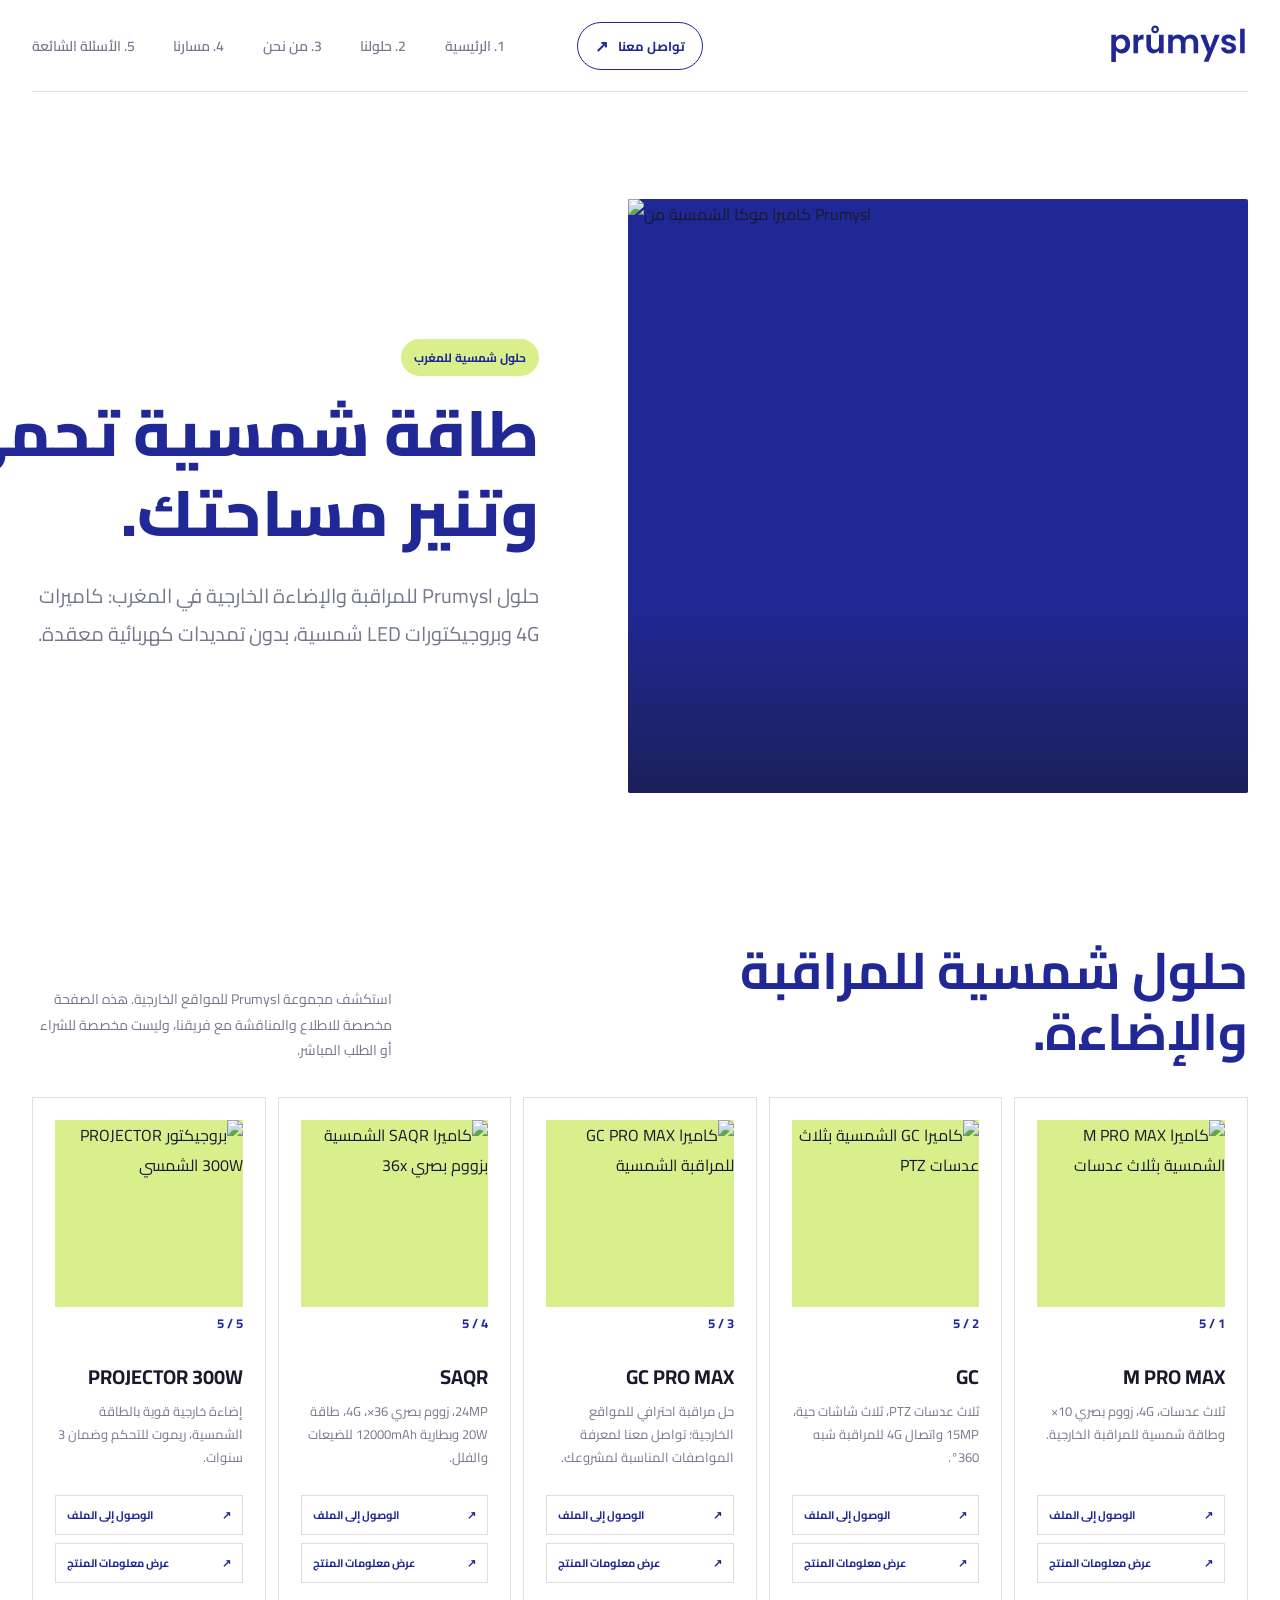
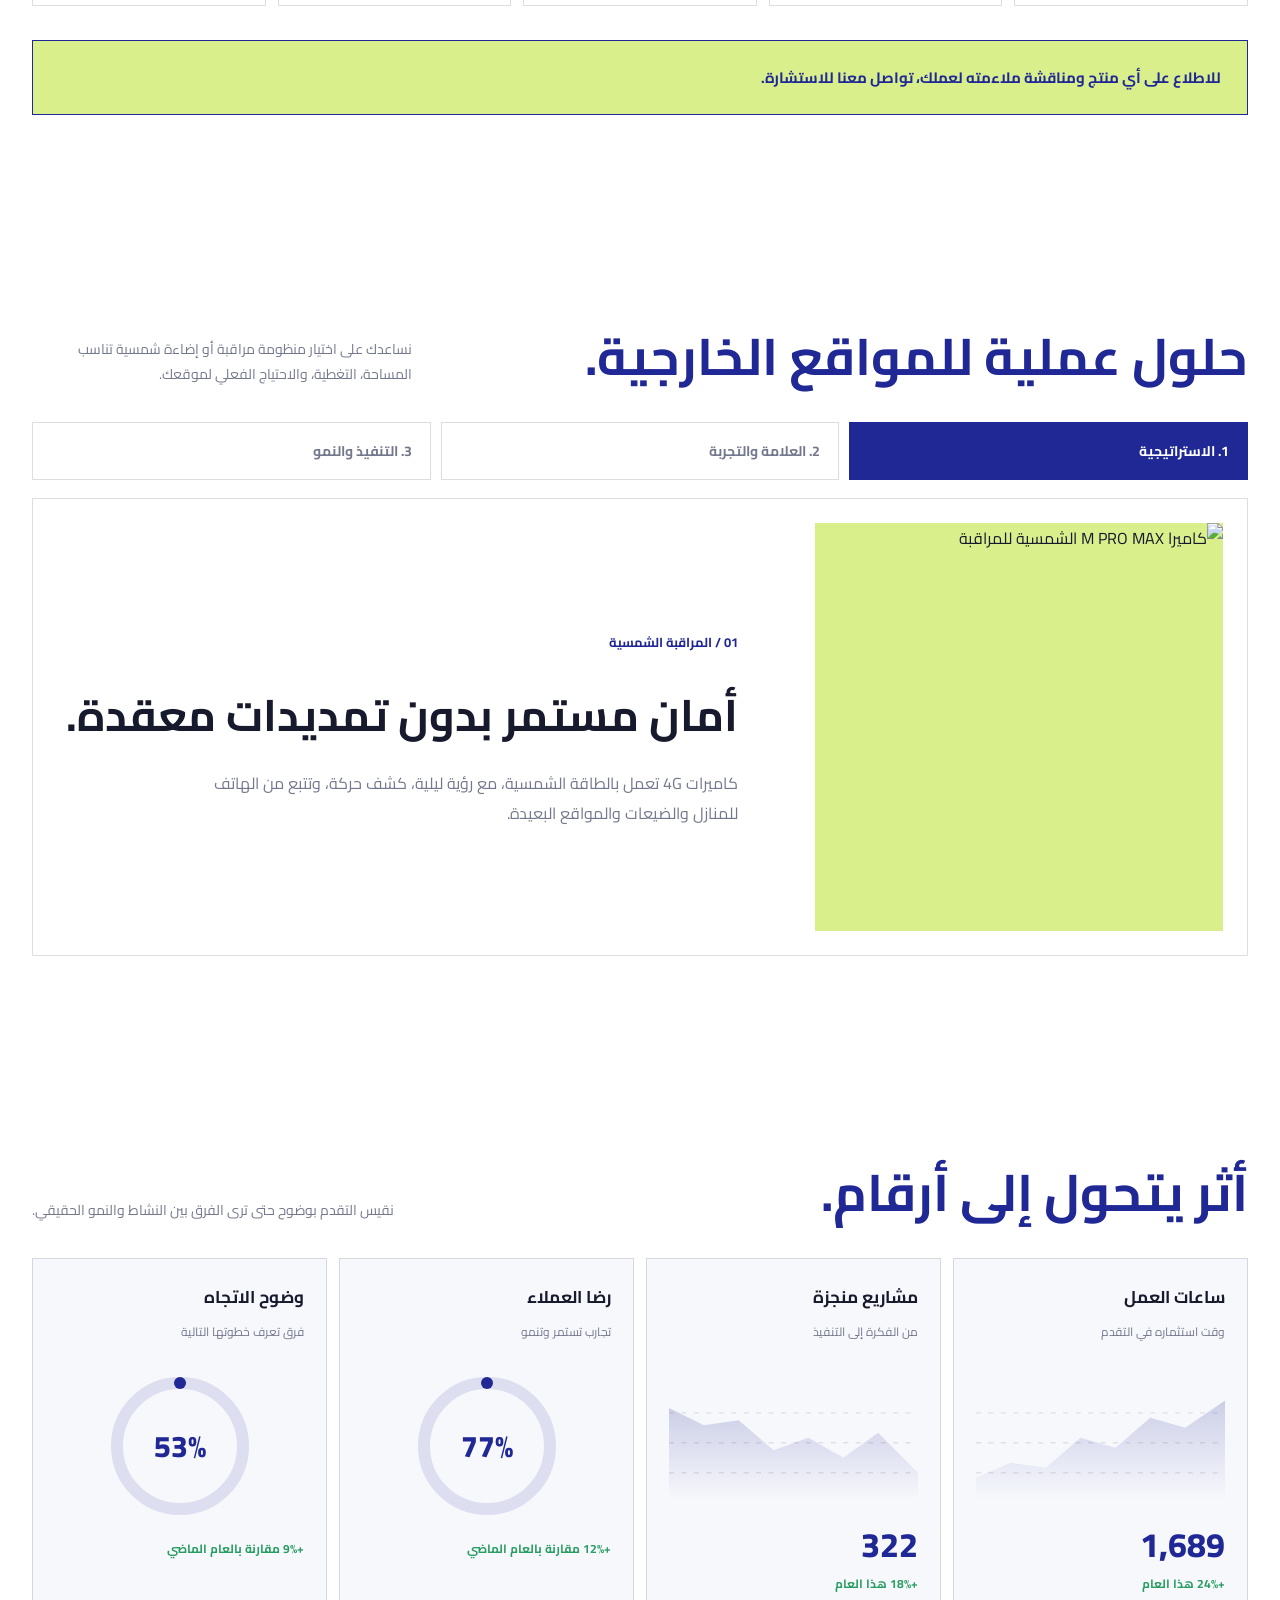
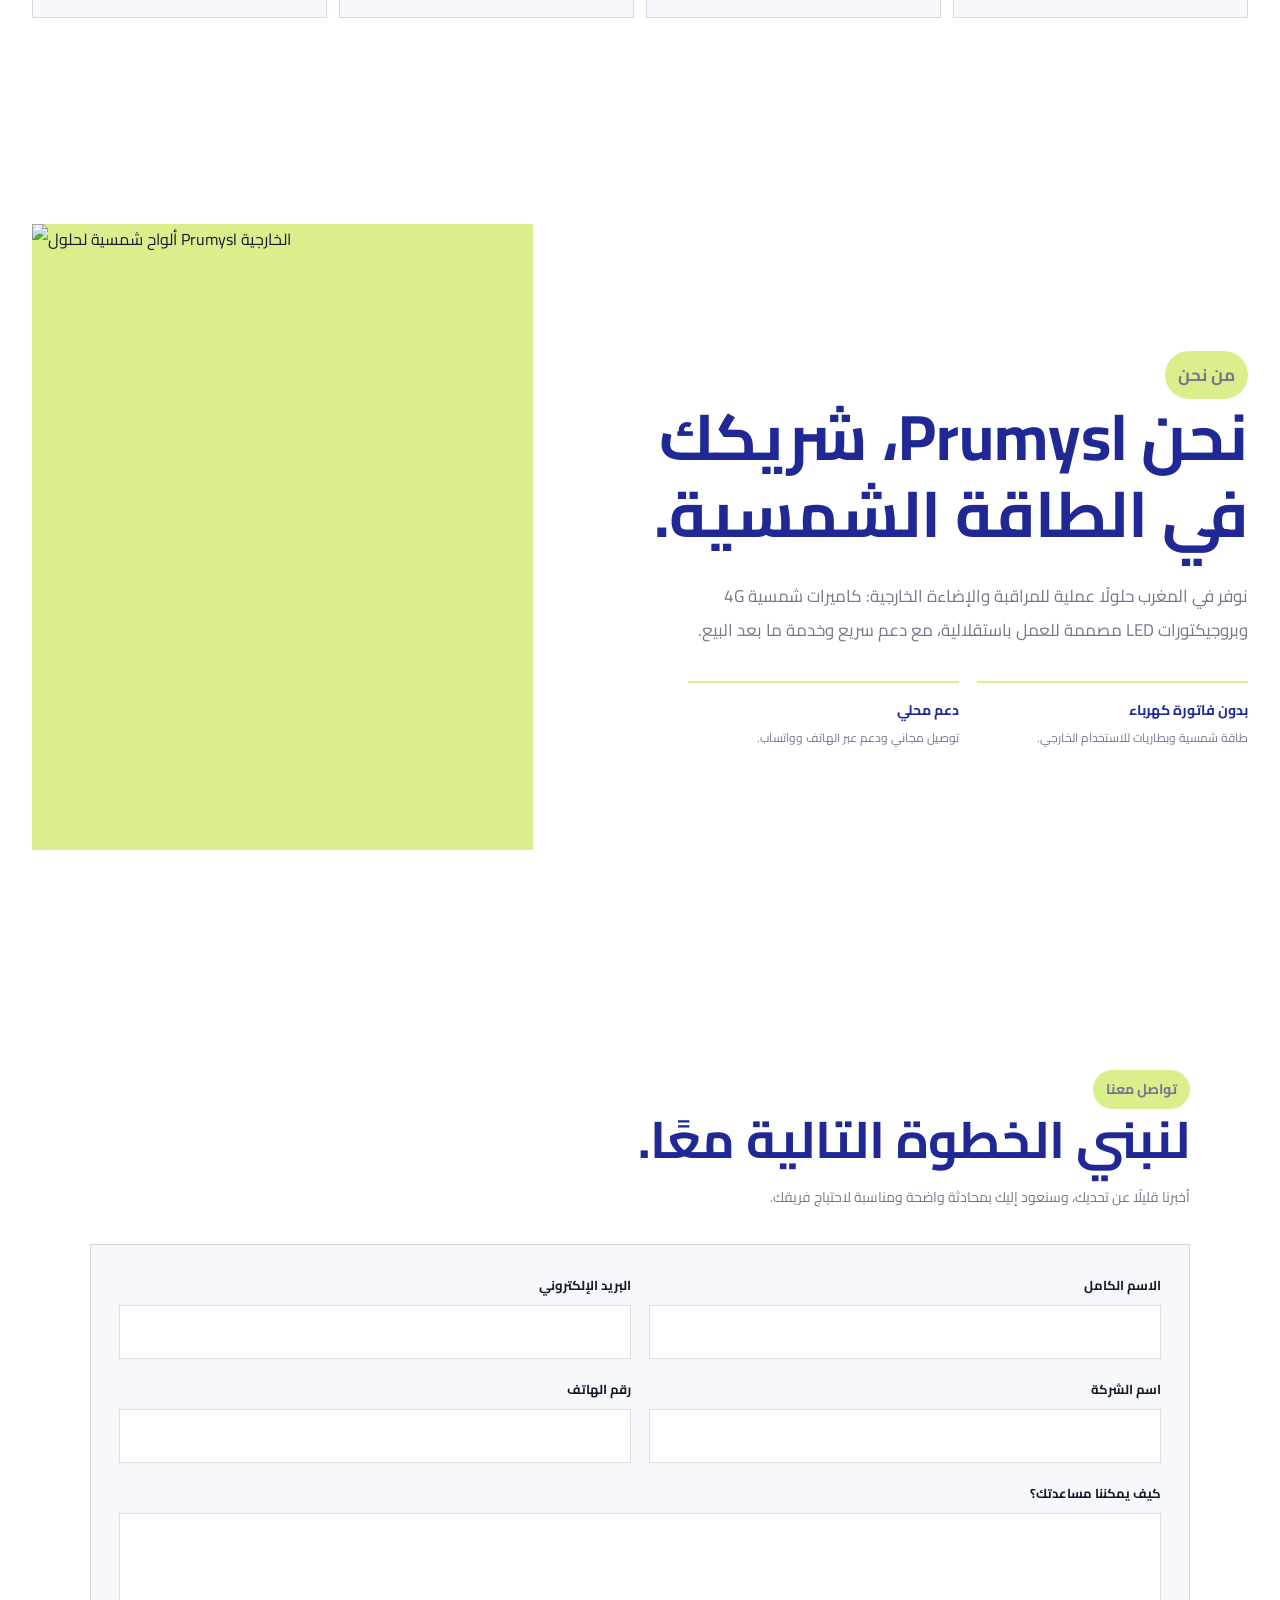
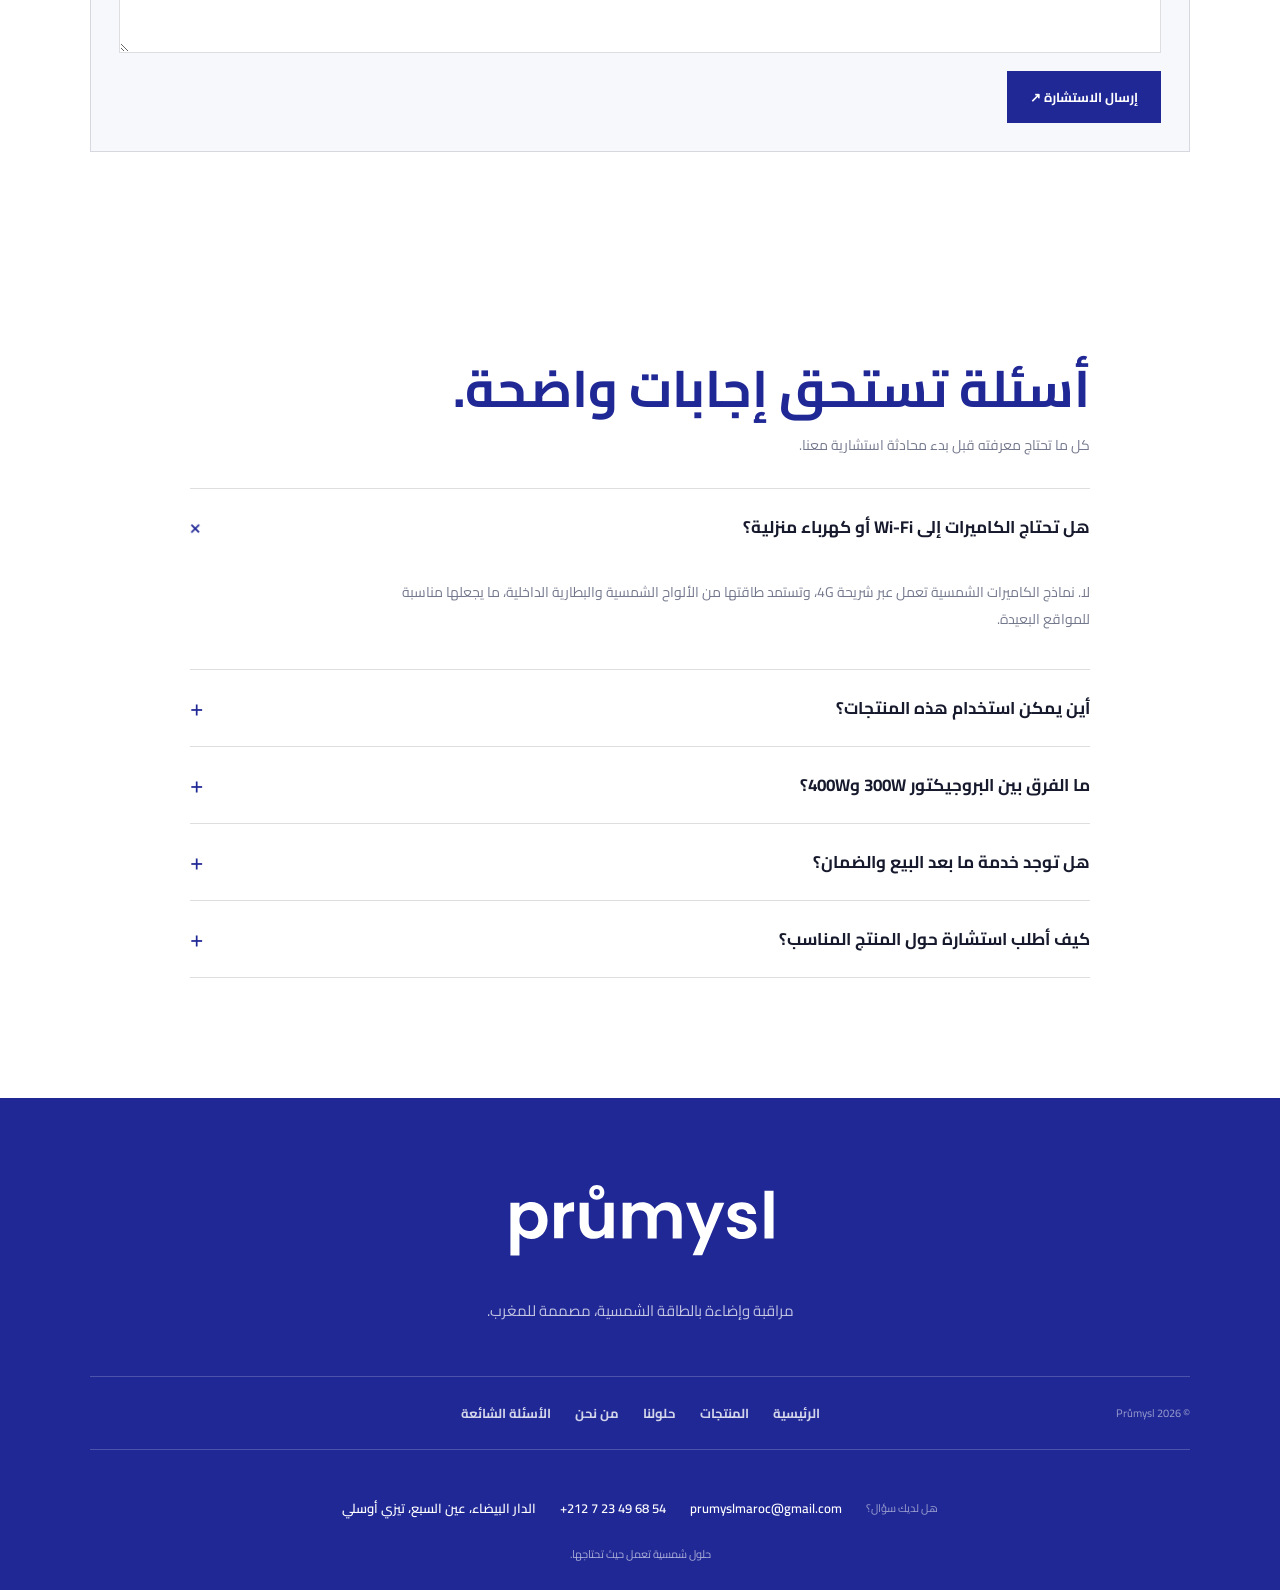
==== index.html @ 7ed22511 "Build Prumysl solar B2B landing page" ====
<!doctype html>
<html lang="ar" dir="rtl">
<head>
  <meta charset="UTF-8">
  <meta name="viewport" content="width=device-width, initial-scale=1.0">
  <title>Prumysl | حلول المراقبة والإضاءة بالطاقة الشمسية</title>
  <link rel="preconnect" href="https://fonts.googleapis.com">
  <link rel="preconnect" href="https://fonts.gstatic.com" crossorigin>
  <link href="https://fonts.googleapis.com/css2?family=Cairo:wght@400;500;600;700;800&display=swap" rel="stylesheet">
  <style>
    :root {
      --ink: #171a2d;
      --muted: #74788d;
      --blue: #202895;
      --paper: #ffffff;
      --line: rgba(23, 26, 45, 0.14);
      --lime: #d9ef8b;
    }

    * { box-sizing: border-box; }

    html {
      scroll-behavior: smooth;
      overflow-x: hidden;
    }

    body {
      margin: 0;
      min-width: 320px;
      overflow-x: hidden;
      background: var(--paper);
      color: var(--ink);
      font-family: "Cairo", sans-serif;
      -webkit-font-smoothing: antialiased;
    }

    img,
    svg { max-width: 100%; }

    a { color: inherit; text-decoration: none; }

    .site-header {
      width: min(100% - 64px, 1380px);
      min-height: 92px;
      margin: 0 auto;
      display: grid;
      grid-template-columns: 1fr auto 1fr;
      align-items: center;
      gap: 28px;
      direction: ltr;
      border-bottom: 1px solid var(--line);
    }

    .brand {
      justify-self: end;
      display: inline-flex;
      align-items: center;
      direction: ltr;
    }

    .brand img {
      display: block;
      width: 142px;
      height: auto;
    }

    .main-nav {
      justify-self: start;
      display: flex;
      align-items: center;
      gap: clamp(20px, 3vw, 48px);
      direction: rtl;
      color: var(--muted);
      font-size: 14px;
      font-weight: 600;
    }

    .main-nav a {
      position: relative;
      padding: 8px 0;
      transition: color 180ms ease;
    }

    .main-nav a::after {
      content: "";
      position: absolute;
      right: 0;
      bottom: 0;
      width: 0;
      height: 2px;
      background: var(--blue);
      transition: width 180ms ease;
    }

    .main-nav a:hover,
    .main-nav a:focus-visible { color: var(--blue); }

    .main-nav a:hover::after,
    .main-nav a:focus-visible::after { width: 100%; }

    .header-cta {
      justify-self: center;
      display: inline-flex;
      align-items: center;
      gap: 10px;
      padding: 11px 17px;
      border: 1px solid var(--blue);
      border-radius: 999px;
      color: var(--blue);
      direction: rtl;
      font-size: 13px;
      font-weight: 700;
      transition: background 180ms ease, color 180ms ease, transform 180ms ease;
    }

    .header-cta span {
      font-size: 16px;
      line-height: 1;
    }

    .header-cta:hover,
    .header-cta:focus-visible {
      background: var(--blue);
      color: #fff;
      transform: translateY(-2px);
    }

    .hero {
      width: min(100% - 64px, 1380px);
      min-height: calc(100vh - 92px);
      margin: 0 auto;
      display: grid;
      grid-template-columns: minmax(0, 0.9fr) minmax(420px, 1.1fr);
      align-items: center;
      gap: clamp(40px, 7vw, 110px);
      padding: 64px 0;
      direction: ltr;
    }

    .hero-copy {
      direction: rtl;
    }

    .eyebrow {
      width: fit-content;
      margin: 0 0 22px;
      padding: 7px 13px;
      border-radius: 999px;
      background: var(--lime);
      color: var(--blue);
      font-size: 12px;
      font-weight: 700;
    }

    h1 {
      max-width: 650px;
      margin: 0;
      color: var(--blue);
      font-size: clamp(30px, 5vw, 68px);
      font-weight: 800;
      line-height: 1.12;
    }

    .title-line {
      display: block;
      white-space: nowrap;
      opacity: 0;
      transform: translateY(90px) rotateX(-75deg);
      transform-origin: 50% 50% -120px;
    }

    .title-line + .title-line {
      margin-top: 8px;
    }

    .hero-title.is-visible .title-line {
      animation: reveal-title-line 900ms cubic-bezier(0.22, 1, 0.36, 1) forwards;
    }

    .hero-title.is-visible .title-line:nth-child(2) {
      animation-delay: 180ms;
    }

    @keyframes reveal-title-line {
      to {
        opacity: 1;
        transform: translateY(0) rotateX(0);
      }
    }

    .hero-copy > p:last-child {
      max-width: 520px;
      margin: 28px 0 0;
      color: var(--muted);
      font-size: clamp(16px, 2vw, 20px);
      line-height: 1.9;
    }

    .hero-visual {
      position: relative;
      min-height: min(66vh, 640px);
      overflow: hidden;
      border-radius: 2px;
      background: var(--blue);
    }

    .hero-visual::after {
      content: "";
      position: absolute;
      inset: auto 0 0;
      height: 32%;
      background: linear-gradient(transparent, rgba(23, 26, 45, 0.58));
    }

    .hero-visual img {
      display: block;
      width: 100%;
      height: 100%;
      min-height: min(66vh, 640px);
      object-fit: cover;
      object-position: center;
    }

    .products {
      width: min(100% - 64px, 1380px);
      margin: 0 auto;
      padding: 40px 0 110px;
      direction: rtl;
    }

    .section-heading {
      display: flex;
      align-items: end;
      justify-content: space-between;
      gap: 32px;
      margin-bottom: 34px;
    }

    .section-heading h2 {
      max-width: 560px;
      margin: 0;
      color: var(--blue);
      font-size: clamp(30px, 4vw, 54px);
      line-height: 1.2;
    }

    .section-heading p {
      max-width: 360px;
      margin: 0;
      color: var(--muted);
      font-size: 14px;
      line-height: 1.8;
    }

    .product-grid {
      display: grid;
      grid-template-columns: repeat(5, minmax(0, 1fr));
      gap: 12px;
    }

    .product-card {
      min-height: 292px;
      display: flex;
      flex-direction: column;
      justify-content: space-between;
      padding: 22px;
      border: 1px solid var(--line);
      background: #fff;
      transition: border-color 180ms ease, transform 180ms ease;
    }

    .product-card:hover {
      border-color: var(--blue);
      transform: translateY(-4px);
    }

    .product-image {
      width: 100%;
      aspect-ratio: 1 / 1;
      overflow: hidden;
      background: var(--lime);
    }

    .product-image img {
      display: block;
      width: 100%;
      height: 100%;
      object-fit: cover;
    }

    .product-number {
      color: var(--blue);
      font-size: 13px;
      font-weight: 700;
    }

    .product-card h3 {
      margin: 26px 0 10px;
      color: var(--ink);
      font-size: 20px;
      line-height: 1.35;
    }

    .product-card p {
      margin: 0;
      color: var(--muted);
      font-size: 13px;
      line-height: 1.75;
    }

    .product-actions {
      display: grid;
      gap: 8px;
      margin-top: 26px;
    }

    .product-actions a {
      display: flex;
      align-items: center;
      justify-content: space-between;
      gap: 8px;
      padding: 9px 11px;
      border: 1px solid var(--line);
      color: var(--blue);
      font-size: 11px;
      font-weight: 700;
      direction: ltr;
      transition: background 180ms ease, color 180ms ease, border-color 180ms ease;
    }

    .product-actions a:hover,
    .product-actions a:focus-visible {
      border-color: var(--blue);
      background: var(--blue);
      color: #fff;
    }

    .consultation-note {
      margin-top: 34px;
      padding: 24px 26px;
      border: 1px solid var(--blue);
      background: var(--lime);
      color: var(--blue);
      font-size: 15px;
      font-weight: 700;
      line-height: 1.7;
    }

    .solutions {
      width: min(100% - 64px, 1380px);
      margin: 0 auto;
      padding: 86px 0 120px;
      direction: rtl;
    }

    .solutions-header {
      display: flex;
      align-items: end;
      justify-content: space-between;
      gap: 32px;
      margin-bottom: 34px;
    }

    .solutions-header h2 {
      margin: 0;
      color: var(--blue);
      font-size: clamp(30px, 4vw, 54px);
      line-height: 1.2;
    }

    .solutions-header p {
      max-width: 380px;
      margin: 0;
      color: var(--muted);
      font-size: 14px;
      line-height: 1.8;
    }

    .solution-grid {
      display: grid;
      grid-template-columns: repeat(3, minmax(0, 1fr));
      gap: 12px;
    }

    .solution-card {
      min-height: 220px;
      padding: 24px;
      border: 1px solid var(--line);
      background: #fff;
    }

    .solution-card span {
      color: var(--blue);
      font-size: 13px;
      font-weight: 700;
    }

    .solution-card h3 {
      margin: 52px 0 12px;
      color: var(--ink);
      font-size: 22px;
    }

    .solution-card p {
      margin: 0;
      color: var(--muted);
      font-size: 14px;
      line-height: 1.8;
    }

    .solution-tabs {
      display: flex;
      gap: 10px;
      margin-bottom: 18px;
    }

    .solution-tab {
      flex: 1;
      padding: 15px 18px;
      border: 1px solid var(--line);
      background: transparent;
      color: var(--muted);
      cursor: pointer;
      font: inherit;
      font-size: 14px;
      font-weight: 700;
      text-align: right;
      transition: background 180ms ease, border-color 180ms ease, color 180ms ease;
    }

    .solution-tab:hover,
    .solution-tab:focus-visible,
    .solution-tab[aria-selected="true"] {
      border-color: var(--blue);
      background: var(--blue);
      color: #fff;
      outline: none;
    }

    .solution-panel {
      display: none;
      grid-template-columns: minmax(280px, 0.75fr) minmax(0, 1.25fr);
      gap: clamp(28px, 6vw, 90px);
      align-items: center;
      padding: 24px;
      border: 1px solid var(--line);
      background: #fff;
    }

    .solution-panel[aria-hidden="false"] {
      display: grid;
    }

    .solution-panel-image {
      width: 100%;
      aspect-ratio: 1 / 1;
      overflow: hidden;
      background: var(--lime);
    }

    .solution-panel-image img {
      display: block;
      width: 100%;
      height: 100%;
      object-fit: cover;
    }

    .solution-panel-copy {
      direction: rtl;
    }

    .solution-panel-copy span {
      color: var(--blue);
      font-size: 13px;
      font-weight: 700;
    }

    .solution-panel-copy h3 {
      margin: 18px 0 12px;
      color: var(--ink);
      font-size: clamp(26px, 4vw, 44px);
    }

    .solution-panel-copy p {
      max-width: 560px;
      margin: 0;
      color: var(--muted);
      font-size: 16px;
      line-height: 1.9;
    }

    .stats-section {
      width: min(100% - 64px, 1380px);
      margin: 0 auto;
      padding: 86px 0 120px;
      direction: rtl;
    }

    .stats-heading {
      display: flex;
      align-items: end;
      justify-content: space-between;
      gap: 32px;
      margin-bottom: 34px;
    }

    .stats-heading h2 {
      margin: 0;
      color: var(--blue);
      font-size: clamp(30px, 4vw, 54px);
      line-height: 1.2;
    }

    .stats-heading p {
      max-width: 380px;
      margin: 0;
      color: var(--muted);
      font-size: 14px;
      line-height: 1.8;
    }

    .stats-grid {
      display: grid;
      grid-template-columns: repeat(4, minmax(0, 1fr));
      gap: 12px;
    }

    .stat-card {
      position: relative;
      min-height: 300px;
      padding: 22px;
      overflow: hidden;
      border: 1px solid var(--line);
      background: #f7f8fc;
    }

    .stat-card h3 {
      margin: 0;
      color: var(--ink);
      font-size: 17px;
    }

    .stat-card-label {
      margin: 7px 0 0;
      color: var(--muted);
      font-size: 12px;
    }

    .line-chart {
      width: 100%;
      height: 150px;
      margin-top: 26px;
      overflow: visible;
    }

    .line-chart .chart-grid {
      fill: none;
      stroke: rgba(23, 26, 45, 0.1);
      stroke-width: 0.6;
      stroke-dasharray: 2 3;
    }

    .line-chart .chart-area {
      fill: url(#stats-area);
      opacity: 0;
    }

    .line-chart .chart-path {
      fill: none;
      stroke: var(--blue);
      stroke-width: 1.7;
      stroke-linecap: round;
      stroke-linejoin: round;
      stroke-dasharray: 1;
      stroke-dashoffset: 1;
    }

    .stats-section.is-visible .chart-area {
      animation: fade-area 900ms 450ms ease forwards;
    }

    .stats-section.is-visible .chart-path {
      animation: draw-chart 1200ms ease forwards;
    }

    @keyframes draw-chart {
      to { stroke-dashoffset: 0; }
    }

    @keyframes fade-area {
      to { opacity: 1; }
    }

    .stat-value {
      margin: 0;
      color: var(--blue);
      font-size: 34px;
      font-weight: 800;
      line-height: 1;
    }

    .stat-change {
      margin: 10px 0 0;
      color: #2a9d62;
      font-size: 12px;
      font-weight: 700;
    }

    .circle-chart {
      position: relative;
      width: 150px;
      margin: 28px auto 16px;
    }

    .circle-chart svg {
      display: block;
      width: 100%;
      transform: rotate(-90deg);
    }

    .circle-chart circle {
      fill: none;
      stroke-width: 8;
    }

    .circle-track { stroke: rgba(32, 40, 149, 0.12); }

    .circle-progress {
      stroke: var(--blue);
      stroke-linecap: round;
      stroke-dasharray: 0 100;
      transition: stroke-dasharray 1200ms ease;
    }

    .stats-section.is-visible .circle-progress {
      stroke-dasharray: var(--progress) 100;
    }

    .circle-value {
      position: absolute;
      inset: 0;
      display: grid;
      place-items: center;
      color: var(--blue);
      font-size: 30px;
      font-weight: 800;
    }

    .about-section {
      width: min(100% - 64px, 1380px);
      margin: 0 auto;
      display: grid;
      grid-template-columns: minmax(360px, 0.9fr) minmax(0, 1.1fr);
      align-items: center;
      gap: clamp(42px, 8vw, 120px);
      padding: 86px 0 120px;
      direction: ltr;
    }

    .about-image {
      width: 100%;
      aspect-ratio: 4 / 5;
      overflow: hidden;
      background: var(--lime);
    }

    .about-image img {
      display: block;
      width: 100%;
      height: 100%;
      object-fit: cover;
      object-position: center;
    }

    .about-copy {
      direction: rtl;
    }

    .about-copy h2 {
      max-width: 620px;
      margin: 0;
      color: var(--blue);
      font-size: clamp(32px, 5vw, 68px);
      line-height: 1.2;
    }

    .about-copy p {
      max-width: 560px;
      margin: 26px 0 0;
      color: var(--muted);
      font-size: 17px;
      line-height: 2;
    }

    .about-points {
      display: grid;
      grid-template-columns: repeat(2, minmax(0, 1fr));
      gap: 18px;
      max-width: 560px;
      margin-top: 34px;
    }

    .about-point {
      padding-top: 14px;
      border-top: 2px solid var(--lime);
    }

    .about-point strong {
      display: block;
      color: var(--blue);
      font-size: 14px;
    }

    .about-point span {
      display: block;
      margin-top: 5px;
      color: var(--muted);
      font-size: 12px;
      line-height: 1.7;
    }

    .contact-section {
      width: min(100% - 64px, 1100px);
      margin: 0 auto;
      padding: 86px 0 120px;
      direction: rtl;
    }

    .contact-heading {
      max-width: 620px;
      margin-bottom: 34px;
    }

    .contact-heading h2 {
      margin: 0;
      color: var(--blue);
      font-size: clamp(30px, 4vw, 54px);
      line-height: 1.2;
    }

    .contact-heading p {
      margin: 14px 0 0;
      color: var(--muted);
      font-size: 14px;
      line-height: 1.8;
    }

    .contact-form {
      display: grid;
      grid-template-columns: repeat(2, minmax(0, 1fr));
      gap: 18px;
      padding: 28px;
      border: 1px solid var(--line);
      background: #f7f8fc;
    }

    .form-field {
      display: grid;
      gap: 8px;
    }

    .form-field-wide {
      grid-column: 1 / -1;
    }

    .form-field label {
      color: var(--ink);
      font-size: 13px;
      font-weight: 700;
    }

    .form-field input,
    .form-field textarea {
      width: 100%;
      border: 1px solid var(--line);
      border-radius: 0;
      background: #fff;
      color: var(--ink);
      font: inherit;
      font-size: 14px;
      padding: 13px 14px;
      direction: rtl;
    }

    .form-field input:focus,
    .form-field textarea:focus {
      border-color: var(--blue);
      outline: 2px solid rgba(32, 40, 149, 0.16);
      outline-offset: 1px;
    }

    .form-field textarea {
      min-height: 140px;
      resize: vertical;
    }

    .contact-submit {
      grid-column: 1 / -1;
      justify-self: start;
      padding: 13px 22px;
      border: 1px solid var(--blue);
      background: var(--blue);
      color: #fff;
      cursor: pointer;
      font: inherit;
      font-size: 13px;
      font-weight: 700;
      transition: background 180ms ease, color 180ms ease;
    }

    .contact-submit:hover,
    .contact-submit:focus-visible {
      background: var(--lime);
      color: var(--blue);
      outline: none;
    }

    .faq-section {
      width: min(100% - 64px, 900px);
      margin: 0 auto;
      padding: 86px 0 120px;
      direction: rtl;
    }

    .faq-heading {
      margin-bottom: 30px;
    }

    .faq-heading h2 {
      margin: 0;
      color: var(--blue);
      font-size: clamp(30px, 4vw, 54px);
      line-height: 1.2;
    }

    .faq-heading p {
      max-width: 500px;
      margin: 14px 0 0;
      color: var(--muted);
      font-size: 14px;
      line-height: 1.8;
    }

    .faq-item {
      border-top: 1px solid var(--line);
    }

    .faq-item:last-child {
      border-bottom: 1px solid var(--line);
    }

    .faq-item summary {
      display: flex;
      align-items: center;
      justify-content: space-between;
      gap: 24px;
      padding: 22px 0;
      color: var(--ink);
      cursor: pointer;
      font-size: 17px;
      font-weight: 700;
      list-style: none;
    }

    .faq-item summary::-webkit-details-marker { display: none; }

    .faq-item summary::after {
      content: "+";
      flex: 0 0 auto;
      color: var(--blue);
      font-size: 24px;
      font-weight: 400;
      line-height: 1;
      transition: transform 180ms ease;
    }

    .faq-item[open] summary::after {
      transform: rotate(45deg);
    }

    .faq-item summary:focus-visible {
      outline: 2px solid var(--blue);
      outline-offset: 4px;
    }

    .faq-answer {
      max-width: 700px;
      padding: 0 0 22px;
      color: var(--muted);
      font-size: 14px;
      line-height: 1.9;
    }

    .site-footer {
      padding: 76px 32px 26px;
      background: var(--blue);
      color: #fff;
      text-align: center;
      direction: rtl;
    }

    .footer-logo {
      display: block;
      width: min(280px, 72vw);
      margin: 0 auto 24px;
      filter: brightness(0) invert(1);
    }

    .footer-tagline {
      max-width: 480px;
      margin: 0 auto 52px;
      color: rgba(255, 255, 255, 0.72);
      font-size: 15px;
      line-height: 1.8;
    }

    .footer-content {
      display: grid;
      grid-template-columns: 1fr auto 1fr;
      align-items: center;
      gap: 32px;
      width: min(100%, 1100px);
      margin: 0 auto 46px;
      padding: 24px 0;
      border-top: 1px solid rgba(255, 255, 255, 0.2);
      border-bottom: 1px solid rgba(255, 255, 255, 0.2);
    }

    .footer-nav {
      display: flex;
      justify-content: center;
      flex-wrap: wrap;
      gap: 12px 24px;
      color: rgba(255, 255, 255, 0.8);
      font-size: 13px;
      font-weight: 700;
    }

    .footer-nav a:hover,
    .footer-nav a:focus-visible { color: var(--lime); }

    .footer-contact {
      display: flex;
      align-items: center;
      justify-content: center;
      flex-wrap: wrap;
      gap: 8px 24px;
      width: min(100%, 1100px);
      margin: 0 auto 24px;
      color: var(--lime);
      font-size: 13px;
      font-weight: 700;
    }

    .footer-contact span {
      display: inline-block;
      margin: 0;
      color: rgba(255, 255, 255, 0.55);
      font-size: 11px;
      font-weight: 400;
    }

    .footer-contact a {
      display: inline-block;
      margin: 0;
      color: #fff;
      font-size: 13px;
      font-weight: 600;
    }

    .footer-contact a:hover,
    .footer-contact a:focus-visible { color: var(--lime); }

    .footer-mark {
      justify-self: start;
      color: rgba(255, 255, 255, 0.55);
      font-size: 11px;
    }

    .footer-bottom {
      color: rgba(255, 255, 255, 0.62);
      font-size: 11px;
    }

    .back-to-top {
      position: fixed;
      right: 24px;
      bottom: 24px;
      z-index: 10;
      width: 44px;
      height: 44px;
      display: grid;
      place-items: center;
      border: 1px solid var(--blue);
      border-radius: 50%;
      background: var(--lime);
      color: var(--blue);
      cursor: pointer;
      opacity: 0;
      pointer-events: none;
      transform: translateY(12px);
      transition: opacity 180ms ease, transform 180ms ease, background 180ms ease;
    }

    .back-to-top.is-visible {
      opacity: 1;
      pointer-events: auto;
      transform: translateY(0);
    }

    .back-to-top:hover,
    .back-to-top:focus-visible {
      background: #fff;
      outline: none;
    }

    .back-to-top svg {
      width: 18px;
      height: 18px;
      fill: none;
      stroke: currentColor;
      stroke-linecap: round;
      stroke-linejoin: round;
      stroke-width: 2;
    }

    @media (max-width: 1200px) {
      .product-grid { grid-template-columns: repeat(3, minmax(0, 1fr)); }
      .stats-grid { grid-template-columns: repeat(2, minmax(0, 1fr)); }
      .hero { gap: 48px; }
    }

    @media (max-width: 960px) and (min-width: 801px) {
      .site-header,
      .hero,
      .products,
      .solutions,
      .stats-section,
      .about-section,
      .contact-section { width: min(100% - 48px, 900px); }

      .product-grid { grid-template-columns: repeat(2, minmax(0, 1fr)); }
      .hero { grid-template-columns: minmax(0, 0.85fr) minmax(320px, 1.15fr); }
      .solution-panel { gap: 36px; }
    }

    @media (max-width: 800px) {
      .footer-content {
        grid-template-columns: 1fr;
        gap: 22px;
      }

      .footer-contact,
      .footer-mark { justify-self: center; }
      .footer-contact a { overflow-wrap: anywhere; }
    }

    @media (max-width: 800px) {
      body { overflow-x: hidden; }

      .site-header,
      .hero { width: min(100% - 36px, 620px); }

      .site-header {
        min-height: 78px;
        grid-template-columns: 1fr auto;
        gap: 18px;
      }

      .brand { grid-column: 2; grid-row: 1; }
      .brand img { width: 116px; }
      .header-cta { grid-column: 1; grid-row: 1; justify-self: start; padding: 9px 13px; }
      .main-nav { grid-column: 1 / -1; grid-row: 2; justify-self: stretch; display: grid; grid-template-columns: repeat(5, minmax(0, 1fr)); gap: 6px; padding: 0 0 18px; font-size: 11px; text-align: center; }
      .main-nav a { min-width: 0; line-height: 1.5; }
      .site-header { padding-top: 12px; }
      .hero {
        min-height: auto;
        grid-template-columns: 1fr;
        gap: 42px;
        padding: 56px 0 72px;
      }
      .hero-copy { order: 1; }
      .hero-visual { order: 2; min-height: 54vw; }
      .hero-visual img { min-height: 54vw; }
      .products { width: min(100% - 36px, 620px); padding: 20px 0 72px; }
      .section-heading { display: block; margin-bottom: 26px; }
      .section-heading p { margin-top: 14px; }
      .product-grid { grid-template-columns: repeat(2, minmax(0, 1fr)); }
      .solutions { width: min(100% - 36px, 620px); padding: 60px 0 80px; }
      .solutions-header { display: block; margin-bottom: 26px; }
      .solutions-header p { margin-top: 14px; }
      .solution-grid { grid-template-columns: 1fr; }
      .solution-tabs { display: grid; grid-template-columns: 1fr; }
      .solution-panel { grid-template-columns: 1fr; padding: 16px; }
      .stats-section { width: min(100% - 36px, 620px); padding: 60px 0 80px; }
      .stats-heading { display: block; margin-bottom: 26px; }
      .stats-heading p { margin-top: 14px; }
      .stats-grid { grid-template-columns: repeat(2, minmax(0, 1fr)); }
      .about-section { width: min(100% - 36px, 620px); grid-template-columns: 1fr; gap: 42px; padding: 60px 0 80px; }
      .about-image { order: 2; }
      .about-copy { order: 1; }
      .contact-section { width: min(100% - 36px, 620px); padding: 60px 0 80px; }
      .contact-form { grid-template-columns: 1fr; padding: 20px; }
      .form-field-wide,
      .contact-submit { grid-column: auto; }
      .faq-section { width: min(100% - 36px, 620px); padding: 60px 0 80px; }
    }

    @media (max-width: 430px) {
      .site-header,
      .hero { width: min(100% - 28px, 620px); }
      .main-nav { gap: 3px; padding-bottom: 14px; font-size: 9px; }
      .main-nav a { padding: 6px 0; }
      .header-cta { padding: 9px 11px; font-size: 10px; }
      .hero { gap: 28px; padding-top: 42px; }
      h1 { font-size: 28px; }
      .hero-copy > p:last-child { margin-top: 20px; font-size: 15px; line-height: 1.8; }
      .eyebrow { margin-bottom: 16px; font-size: 11px; }
      .hero-visual,
      .hero-visual img { min-height: 72vw; }
      .products { width: min(100% - 28px, 620px); }
      .product-grid { grid-template-columns: 1fr; }
      .product-card { padding: 16px; }
      .product-card h3 { margin-top: 18px; font-size: 19px; }
      .product-actions { grid-template-columns: 1fr 1fr; gap: 6px; margin-top: 20px; }
      .product-actions a { min-height: 42px; padding: 8px; font-size: 10px; }
      .solutions { width: min(100% - 28px, 620px); }
      .solution-tab { min-height: 46px; padding: 12px; font-size: 13px; }
      .solution-panel-copy h3 { margin-top: 14px; font-size: 28px; }
      .solution-panel-copy p { font-size: 14px; }
      .stats-section { width: min(100% - 28px, 620px); }
      .stats-grid { grid-template-columns: 1fr; }
      .stat-card { min-height: 280px; }
      .line-chart { height: 130px; }
      .about-section { width: min(100% - 28px, 620px); }
      .about-points { grid-template-columns: 1fr; }
      .contact-section { width: min(100% - 28px, 620px); }
      .contact-form { padding: 16px; gap: 15px; }
      .contact-submit { width: 100%; }
      .faq-section { width: min(100% - 28px, 620px); }
      .faq-item summary { gap: 14px; padding: 18px 0; font-size: 15px; }
      .faq-answer { font-size: 13px; }
      .site-footer { padding: 56px 16px 22px; }
      .footer-logo { width: min(220px, 70vw); }
      .footer-tagline { margin-bottom: 36px; font-size: 13px; }
      .footer-content { gap: 18px; margin-bottom: 28px; padding: 20px 0; }
      .footer-nav { gap: 10px 16px; font-size: 12px; }
      .footer-contact { gap: 6px 14px; font-size: 12px; }
      .footer-contact a { font-size: 12px; }
      .back-to-top { right: 14px; bottom: 14px; width: 40px; height: 40px; }
    }
  </style>
</head>
<body>
  <header class="site-header">
    <nav class="main-nav" aria-label="التنقل الرئيسي">
      <a href="#home">1. الرئيسية</a>
      <a href="#solutions">2. حلولنا</a>
      <a href="#about">3. من نحن</a>
      <a href="#insights">4. مسارنا</a>
      <a href="#faq">5. الأسئلة الشائعة</a>
    </nav>

    <a class="header-cta" href="#contact">
      تواصل معنا
      <span aria-hidden="true">↗</span>
    </a>

    <a class="brand" href="#home" aria-label="Průmysl - الصفحة الرئيسية">
      <img src="logo.svg" alt="Průmysl">
    </a>
  </header>

  <main id="home" class="hero">
    <div class="hero-copy">
      <p class="eyebrow">حلول شمسية للمغرب</p>
      <h1 class="hero-title">
        <span class="title-line">طاقة شمسية تحمي</span>
        <span class="title-line">وتنير مساحتك.</span>
      </h1>
      <p>حلول Prumysl للمراقبة والإضاءة الخارجية في المغرب: كاميرات 4G وبروجيكتورات LED شمسية، بدون تمديدات كهربائية معقدة.</p>
    </div>

    <div class="hero-visual">
      <img src="https://prumysl.cc/MMPM300/images/Home-Moka.jpeg" alt="كاميرا موكا الشمسية من Prumysl">
    </div>
  </main>

  <section id="products" class="products" aria-labelledby="products-title">
    <div class="section-heading">
      <h2 id="products-title">حلول شمسية للمراقبة والإضاءة.</h2>
      <p>استكشف مجموعة Prumysl للمواقع الخارجية. هذه الصفحة مخصصة للاطلاع والمناقشة مع فريقنا، وليست مخصصة للشراء أو الطلب المباشر.</p>
    </div>

    <div class="product-grid">
      <article class="product-card">
        <div>
          <div class="product-image">
            <img src="https://prumysl.cc/moka-pro-max/images/F-1.jpg" alt="كاميرا M PRO MAX الشمسية بثلاث عدسات">
          </div>
          <span class="product-number">1 / 5</span>
          <h3>M PRO MAX</h3>
          <p>ثلاث عدسات، 4G، زووم بصري 10× وطاقة شمسية للمراقبة الخارجية.</p>
        </div>
        <div class="product-actions">
          <a href="#contact">الوصول إلى الملف <span aria-hidden="true">↗</span></a>
          <a href="#contact">عرض معلومات المنتج <span aria-hidden="true">↗</span></a>
        </div>
      </article>

      <article class="product-card">
        <div>
          <div class="product-image">
            <img src="https://prumysl.cc/guard-corps/images/lenses.jpeg" alt="كاميرا GC الشمسية بثلاث عدسات PTZ">
          </div>
          <span class="product-number">2 / 5</span>
          <h3>GC</h3>
          <p>ثلاث عدسات PTZ، ثلاث شاشات حية، 15MP واتصال 4G للمراقبة شبه 360°.</p>
        </div>
        <div class="product-actions">
          <a href="#contact">الوصول إلى الملف <span aria-hidden="true">↗</span></a>
          <a href="#contact">عرض معلومات المنتج <span aria-hidden="true">↗</span></a>
        </div>
      </article>

      <article class="product-card">
        <div>
          <div class="product-image">
            <img src="https://prumysl.cc/guard-corps/images/F-2.gif" alt="كاميرا GC PRO MAX للمراقبة الشمسية">
          </div>
          <span class="product-number">3 / 5</span>
          <h3>GC PRO MAX</h3>
          <p>حل مراقبة احترافي للمواقع الخارجية؛ تواصل معنا لمعرفة المواصفات المناسبة لمشروعك.</p>
        </div>
        <div class="product-actions">
          <a href="#contact">الوصول إلى الملف <span aria-hidden="true">↗</span></a>
          <a href="#contact">عرض معلومات المنتج <span aria-hidden="true">↗</span></a>
        </div>
      </article>

      <article class="product-card">
        <div>
          <div class="product-image">
            <img src="https://prumysl.cc/saqr/images/hero.jpg" alt="كاميرا SAQR الشمسية بزووم بصري 36x">
          </div>
          <span class="product-number">4 / 5</span>
          <h3>SAQR</h3>
          <p>24MP، زووم بصري 36×، 4G، طاقة 20W وبطارية 12000mAh للضيعات والفلل.</p>
        </div>
        <div class="product-actions">
          <a href="#contact">الوصول إلى الملف <span aria-hidden="true">↗</span></a>
          <a href="#contact">عرض معلومات المنتج <span aria-hidden="true">↗</span></a>
        </div>
      </article>

      <article class="product-card">
        <div>
          <div class="product-image">
            <img src="https://prumysl.cc/projectors/images/300W.webp" alt="بروجيكتور PROJECTOR 300W الشمسي">
          </div>
          <span class="product-number">5 / 5</span>
          <h3>PROJECTOR 300W</h3>
          <p>إضاءة خارجية قوية بالطاقة الشمسية، ريموت للتحكم وضمان 3 سنوات.</p>
        </div>
        <div class="product-actions">
          <a href="#contact">الوصول إلى الملف <span aria-hidden="true">↗</span></a>
          <a href="#contact">عرض معلومات المنتج <span aria-hidden="true">↗</span></a>
        </div>
      </article>
    </div>

    <p id="consultation-note" class="consultation-note">للاطلاع على أي منتج ومناقشة ملاءمته لعملك، تواصل معنا للاستشارة.</p>
  </section>

  <section id="solutions" class="solutions" aria-labelledby="solutions-title">
    <div class="solutions-header">
      <h2 id="solutions-title">حلول عملية للمواقع الخارجية.</h2>
      <p>نساعدك على اختيار منظومة مراقبة أو إضاءة شمسية تناسب المساحة، التغطية، والاحتياج الفعلي لموقعك.</p>
    </div>

    <div class="solution-tabs" role="tablist" aria-label="حلولنا">
      <button class="solution-tab" id="tab-strategy" type="button" role="tab" aria-selected="true" aria-controls="panel-strategy">1. الاستراتيجية</button>
      <button class="solution-tab" id="tab-brand" type="button" role="tab" aria-selected="false" aria-controls="panel-brand" tabindex="-1">2. العلامة والتجربة</button>
      <button class="solution-tab" id="tab-growth" type="button" role="tab" aria-selected="false" aria-controls="panel-growth" tabindex="-1">3. التنفيذ والنمو</button>
    </div>

    <div class="solution-panel" id="panel-strategy" role="tabpanel" aria-labelledby="tab-strategy" aria-hidden="false">
      <div class="solution-panel-image">
        <img src="https://prumysl.cc/moka-pro-max/images/F-1.jpg" alt="كاميرا M PRO MAX الشمسية للمراقبة">
      </div>
      <div class="solution-panel-copy">
        <span>01 / المراقبة الشمسية</span>
        <h3>أمان مستمر بدون تمديدات معقدة.</h3>
        <p>كاميرات 4G تعمل بالطاقة الشمسية، مع رؤية ليلية، كشف حركة، وتتبع من الهاتف للمنازل والضيعات والمواقع البعيدة.</p>
      </div>
    </div>

    <div class="solution-panel" id="panel-brand" role="tabpanel" aria-labelledby="tab-brand" aria-hidden="true">
      <div class="solution-panel-image">
        <img src="https://prumysl.cc/projectors/images/Projector-solar.jpeg" alt="بروجيكتور Prumysl الشمسي للإضاءة الخارجية">
      </div>
      <div class="solution-panel-copy">
        <span>02 / الإضاءة الخارجية</span>
        <h3>إضاءة قوية من طاقة الشمس.</h3>
        <p>بروجيكتورات LED بقدرة 300W أو 400W، ببطارية داخلية وريموت، مناسبة للمداخل والحدائق والأسطح والضيعات.</p>
      </div>
    </div>

    <div class="solution-panel" id="panel-growth" role="tabpanel" aria-labelledby="tab-growth" aria-hidden="true">
      <div class="solution-panel-image">
        <img src="https://prumysl.cc/saqr/images/zoom.gif" alt="كاميرا SAQR الشمسية بزووم بصري بعيد">
      </div>
      <div class="solution-panel-copy">
        <span>03 / المواقع البعيدة</span>
        <h3>حلول تعمل حيث لا تصل الكهرباء.</h3>
        <p>اتصال 4G وطاقة شمسية ومقاومة للاستخدام الخارجي، لتغطية الفلل والضيعات والمحلات والمداخل بدون Wi-Fi أو تمديدات دائمة.</p>
      </div>
    </div>
  </section>

  <section id="insights" class="stats-section" aria-labelledby="stats-title">
    <div class="stats-heading">
      <h2 id="stats-title">أثر يتحول إلى أرقام.</h2>
      <p>نقيس التقدم بوضوح حتى ترى الفرق بين النشاط والنمو الحقيقي.</p>
    </div>

    <div class="stats-grid">
      <article class="stat-card">
        <h3>ساعات العمل</h3>
        <p class="stat-card-label">وقت استثماره في التقدم</p>
        <svg class="line-chart" viewBox="0 0 100 45" role="img" aria-label="مخطط صاعد لساعات العمل">
          <defs>
            <linearGradient id="stats-area" x1="0" y1="0" x2="0" y2="1">
              <stop offset="0" stop-color="#202895" stop-opacity="0.2"></stop>
              <stop offset="1" stop-color="#202895" stop-opacity="0"></stop>
            </linearGradient>
          </defs>
          <path class="chart-grid" d="M0 10H100 M0 22H100 M0 34H100"></path>
          <path class="chart-area" d="M0 36 L14 30 L28 32 L42 20 L56 24 L70 12 L84 16 L100 5 V45 H0 Z"></path>
          <path class="chart-path" pathLength="1" d="M0 36 L14 30 L28 32 L42 20 L56 24 L70 12 L84 16 L100 5"></path>
        </svg>
        <p class="stat-value">1,689</p>
        <p class="stat-change">+24% هذا العام</p>
      </article>

      <article class="stat-card">
        <h3>مشاريع منجزة</h3>
        <p class="stat-card-label">من الفكرة إلى التنفيذ</p>
        <svg class="line-chart" viewBox="0 0 100 45" role="img" aria-label="مخطط صاعد للمشاريع المنجزة">
          <path class="chart-grid" d="M0 10H100 M0 22H100 M0 34H100"></path>
          <path class="chart-area" d="M0 8 L14 15 L28 13 L42 25 L56 20 L70 28 L84 18 L100 34 V45 H0 Z"></path>
          <path class="chart-path" pathLength="1" d="M0 8 L14 15 L28 13 L42 25 L56 20 L70 28 L84 18 L100 34"></path>
        </svg>
        <p class="stat-value">322</p>
        <p class="stat-change">+18% هذا العام</p>
      </article>

      <article class="stat-card">
        <h3>رضا العملاء</h3>
        <p class="stat-card-label">تجارب تستمر وتنمو</p>
        <div class="circle-chart" style="--progress: 77" role="img" aria-label="نسبة رضا العملاء 77 بالمئة">
          <svg viewBox="0 0 100 100" aria-hidden="true">
            <circle class="circle-track" pathLength="100" cx="50" cy="50" r="42"></circle>
            <circle class="circle-progress" pathLength="100" cx="50" cy="50" r="42"></circle>
          </svg>
          <span class="circle-value">77%</span>
        </div>
        <p class="stat-change">+12% مقارنة بالعام الماضي</p>
      </article>

      <article class="stat-card">
        <h3>وضوح الاتجاه</h3>
        <p class="stat-card-label">فرق تعرف خطوتها التالية</p>
        <div class="circle-chart" style="--progress: 53" role="img" aria-label="نسبة وضوح الاتجاه 53 بالمئة">
          <svg viewBox="0 0 100 100" aria-hidden="true">
            <circle class="circle-track" pathLength="100" cx="50" cy="50" r="42"></circle>
            <circle class="circle-progress" pathLength="100" cx="50" cy="50" r="42"></circle>
          </svg>
          <span class="circle-value">53%</span>
        </div>
        <p class="stat-change">+9% مقارنة بالعام الماضي</p>
      </article>
    </div>
  </section>

  <section id="about" class="about-section" aria-labelledby="about-title">
    <div class="about-image">
      <img src="https://prumysl.cc/MMPM300/images/Solar-Panels.jpg" alt="ألواح شمسية لحلول Prumysl الخارجية">
    </div>

    <div class="about-copy">
      <p class="eyebrow">من نحن</p>
      <h2 id="about-title">نحن Prumysl، شريكك في الطاقة الشمسية.</h2>
      <p>نوفر في المغرب حلولًا عملية للمراقبة والإضاءة الخارجية: كاميرات شمسية 4G وبروجيكتورات LED مصممة للعمل باستقلالية، مع دعم سريع وخدمة ما بعد البيع.</p>

      <div class="about-points">
        <div class="about-point">
          <strong>بدون فاتورة كهرباء</strong>
          <span>طاقة شمسية وبطاريات للاستخدام الخارجي.</span>
        </div>
        <div class="about-point">
          <strong>دعم محلي</strong>
          <span>توصيل مجاني ودعم عبر الهاتف وواتساب.</span>
        </div>
      </div>
    </div>
  </section>

  <section id="contact" class="contact-section" aria-labelledby="contact-title">
    <div class="contact-heading">
      <p class="eyebrow">تواصل معنا</p>
      <h2 id="contact-title">لنبني الخطوة التالية معًا.</h2>
      <p>أخبرنا قليلًا عن تحديك، وسنعود إليك بمحادثة واضحة ومناسبة لاحتياج فريقك.</p>
    </div>

    <form class="contact-form" action="mailto:prumyslmaroc@gmail.com" method="post" enctype="text/plain">
      <div class="form-field">
        <label for="contact-name">الاسم الكامل</label>
        <input id="contact-name" name="الاسم" type="text" autocomplete="name" required>
      </div>

      <div class="form-field">
        <label for="contact-email">البريد الإلكتروني</label>
        <input id="contact-email" name="البريد الإلكتروني" type="email" autocomplete="email" required>
      </div>

      <div class="form-field">
        <label for="contact-company">اسم الشركة</label>
        <input id="contact-company" name="الشركة" type="text" autocomplete="organization">
      </div>

      <div class="form-field">
        <label for="contact-phone">رقم الهاتف</label>
        <input id="contact-phone" name="الهاتف" type="tel" dir="ltr" autocomplete="tel">
      </div>

      <div class="form-field form-field-wide">
        <label for="contact-message">كيف يمكننا مساعدتك؟</label>
        <textarea id="contact-message" name="الرسالة" required></textarea>
      </div>

      <button class="contact-submit" type="submit">إرسال الاستشارة ↗</button>
    </form>
  </section>

  <section id="faq" class="faq-section" aria-labelledby="faq-title">
    <div class="faq-heading">
      <h2 id="faq-title">أسئلة تستحق إجابات واضحة.</h2>
      <p>كل ما تحتاج معرفته قبل بدء محادثة استشارية معنا.</p>
    </div>

    <details class="faq-item" open>
      <summary>هل تحتاج الكاميرات إلى Wi-Fi أو كهرباء منزلية؟</summary>
      <p class="faq-answer">لا. نماذج الكاميرات الشمسية تعمل عبر شريحة 4G، وتستمد طاقتها من الألواح الشمسية والبطارية الداخلية، ما يجعلها مناسبة للمواقع البعيدة.</p>
    </details>

    <details class="faq-item">
      <summary>أين يمكن استخدام هذه المنتجات؟</summary>
      <p class="faq-answer">تناسب الفلل، المداخل، الحدائق، الأسطح، المحلات، الضيعات والمواقع التي لا تتوفر فيها تمديدات كهربائية أو إنترنت ثابت.</p>
    </details>

    <details class="faq-item">
      <summary>ما الفرق بين البروجيكتور 300W و400W؟</summary>
      <p class="faq-answer">كلاهما يعمل بالطاقة الشمسية مع بطارية داخلية وريموت للتحكم. 300W مناسب للمداخل والأسطح المتوسطة، بينما 400W يناسب المساحات الأكبر.</p>
    </details>

    <details class="faq-item">
      <summary>هل توجد خدمة ما بعد البيع والضمان؟</summary>
      <p class="faq-answer">نعم، نوفر دعمًا عبر الهاتف وواتساب. ويصل ضمان البروجيكتورات الشمسية إلى 3 سنوات حسب المنتج.</p>
    </details>

    <details class="faq-item">
      <summary>كيف أطلب استشارة حول المنتج المناسب؟</summary>
      <p class="faq-answer">استخدم نموذج التواصل وأرسل نوع الموقع والاحتياج التقريبي، وسيساعدك فريق Prumysl على اختيار الحل الأنسب قبل أي طلب.</p>
    </details>
  </section>

  <footer class="site-footer">
    <img class="footer-logo" src="logo.svg" alt="Průmysl">
    <p class="footer-tagline">مراقبة وإضاءة بالطاقة الشمسية، مصممة للمغرب.</p>
    <div class="footer-content">
      <div class="footer-mark">© 2026 Průmysl</div>
      <nav class="footer-nav" aria-label="روابط التذييل">
        <a href="#home">الرئيسية</a>
        <a href="#products">المنتجات</a>
        <a href="#solutions">حلولنا</a>
        <a href="#about">من نحن</a>
        <a href="#faq">الأسئلة الشائعة</a>
      </nav>
    </div>
    <div class="footer-contact">
      <span>هل لديك سؤال؟</span>
      <a href="mailto:prumyslmaroc@gmail.com">prumyslmaroc@gmail.com</a>
      <a href="tel:+212723496854" dir="ltr">+212 7 23 49 68 54</a>
      <a href="#contact">الدار البيضاء، عين السبع، تيزي أوسلي</a>
    </div>
    <div class="footer-bottom">حلول شمسية تعمل حيث تحتاجها.</div>
  </footer>

  <button class="back-to-top" type="button" aria-label="العودة إلى أعلى الصفحة" title="العودة إلى أعلى الصفحة">
    <svg viewBox="0 0 24 24" aria-hidden="true">
      <path d="M12 19V5M6 11l6-6 6 6"></path>
    </svg>
  </button>

  <script>
    const backToTopButton = document.querySelector('.back-to-top');

    function updateBackToTopVisibility() {
      backToTopButton.classList.toggle('is-visible', window.scrollY > 500);
    }

    window.addEventListener('scroll', updateBackToTopVisibility, { passive: true });
    backToTopButton.addEventListener('click', () => {
      window.scrollTo({ top: 0, behavior: 'smooth' });
    });
    updateBackToTopVisibility();

    const heroTitle = document.querySelector('.hero-title');
    const heroSection = document.querySelector('.hero');

    if ('IntersectionObserver' in window && heroTitle && heroSection) {
      const heroObserver = new IntersectionObserver((entries) => {
        entries.forEach((entry) => {
          heroTitle.classList.toggle('is-visible', entry.isIntersecting);
        });
      }, { threshold: 0.35 });

      heroObserver.observe(heroSection);
    } else if (heroTitle) {
      heroTitle.classList.add('is-visible');
    }

    const solutionTabs = Array.from(document.querySelectorAll('.solution-tab'));

    function activateSolutionTab(selectedTab) {
      solutionTabs.forEach((tab) => {
        const isSelected = tab === selectedTab;
        const panel = document.getElementById(tab.getAttribute('aria-controls'));

        tab.setAttribute('aria-selected', String(isSelected));
        tab.tabIndex = isSelected ? 0 : -1;
        panel.setAttribute('aria-hidden', String(!isSelected));
      });
    }

    solutionTabs.forEach((tab, tabIndex) => {
      tab.addEventListener('click', () => activateSolutionTab(tab));
      tab.addEventListener('keydown', (event) => {
        if (event.key !== 'ArrowRight' && event.key !== 'ArrowLeft') return;

        event.preventDefault();
        const direction = event.key === 'ArrowRight' ? 1 : -1;
        const nextIndex = (tabIndex + direction + solutionTabs.length) % solutionTabs.length;
        solutionTabs[nextIndex].focus();
        activateSolutionTab(solutionTabs[nextIndex]);
      });
    });

    const statsSection = document.querySelector('.stats-section');

    if ('IntersectionObserver' in window && statsSection) {
      const statsObserver = new IntersectionObserver((entries) => {
        entries.forEach((entry) => {
          statsSection.classList.toggle('is-visible', entry.isIntersecting);
        });
      }, { threshold: 0.2 });

      statsObserver.observe(statsSection);
    } else if (statsSection) {
      statsSection.classList.add('is-visible');
    }
  </script>
</body>
</html>
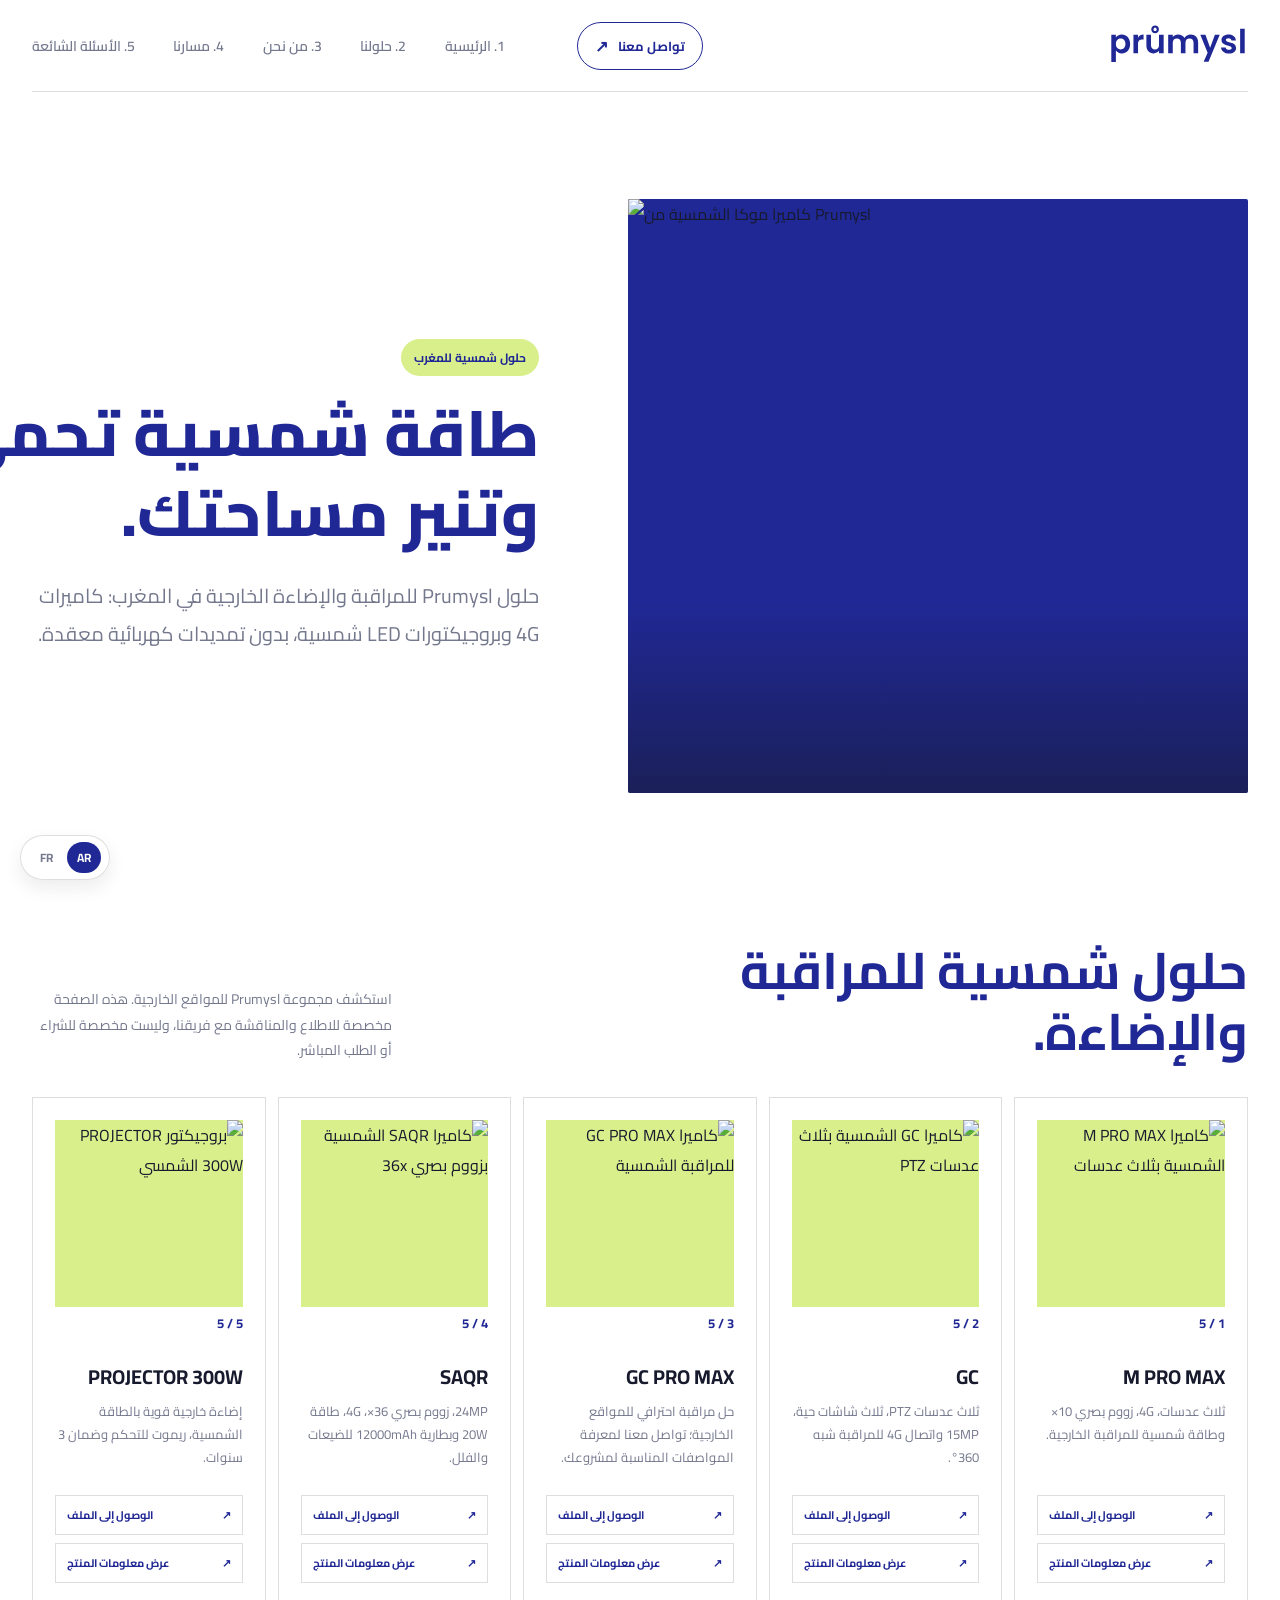
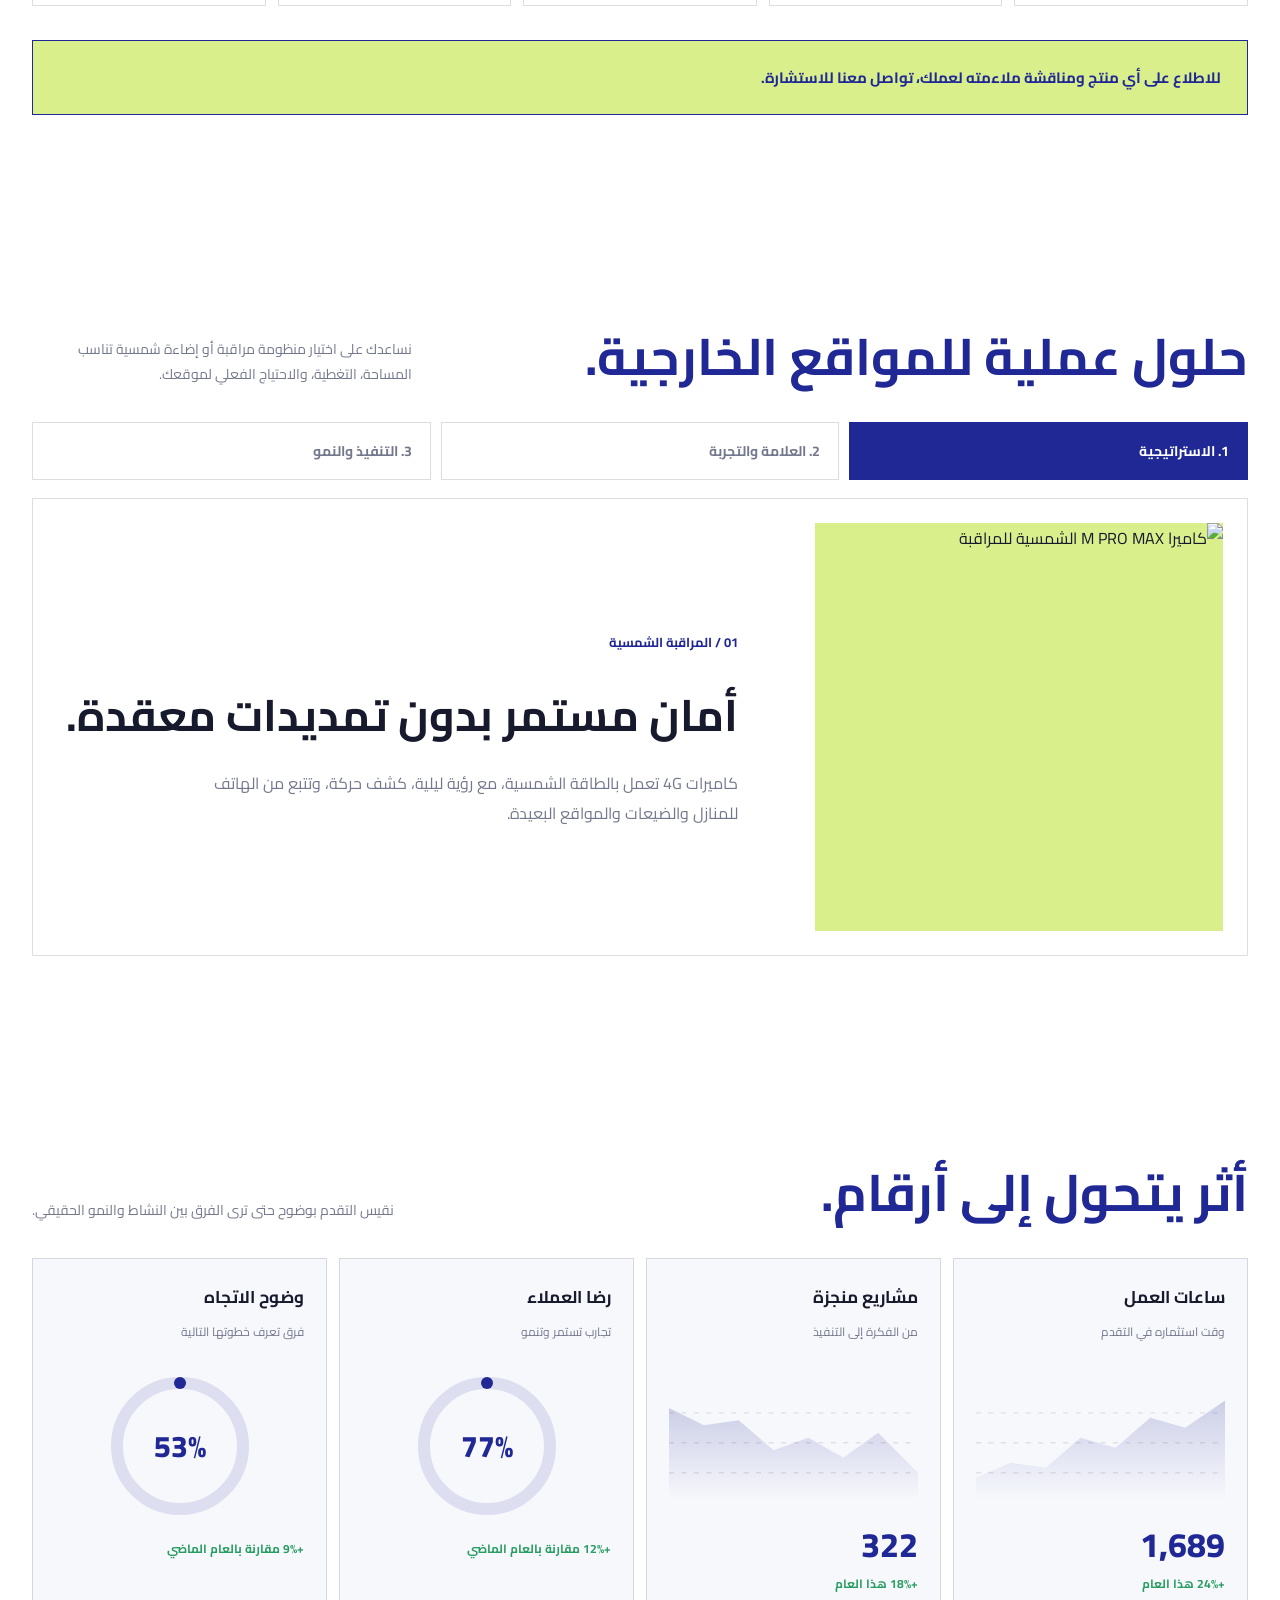
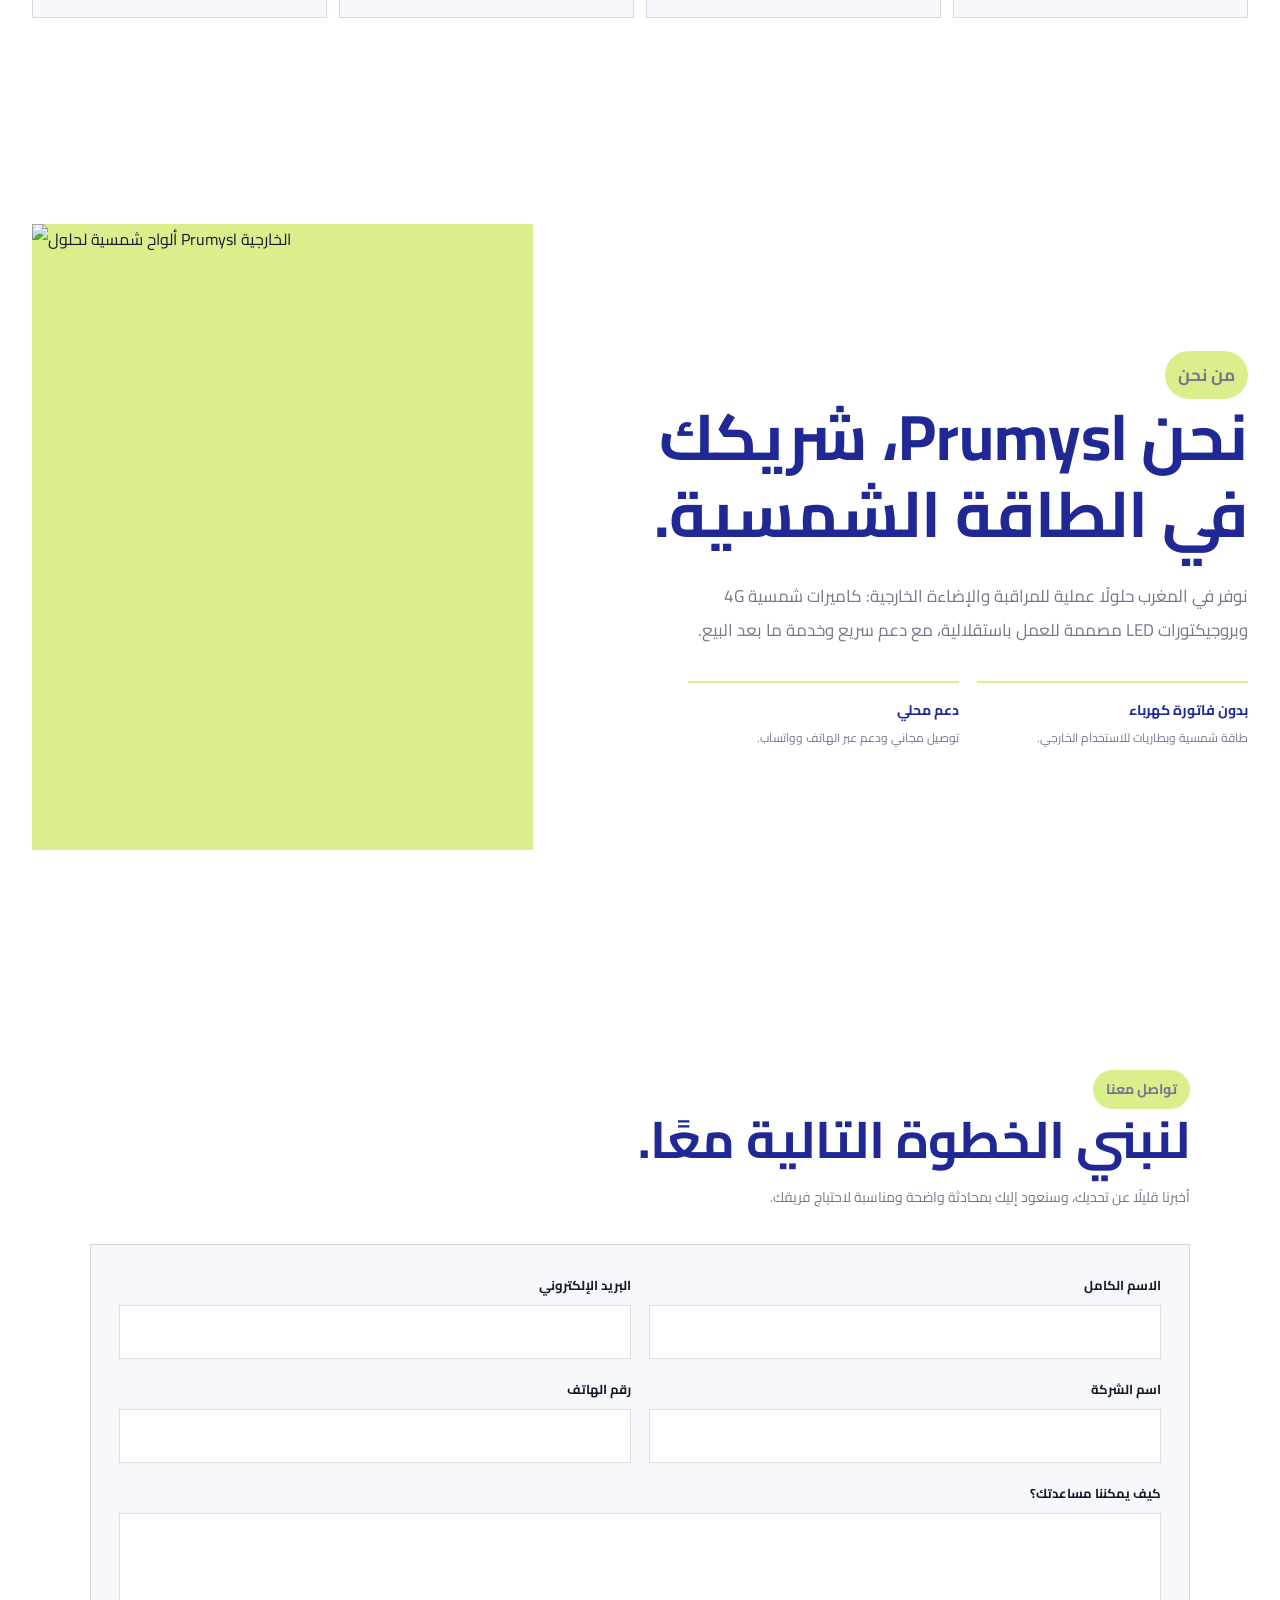
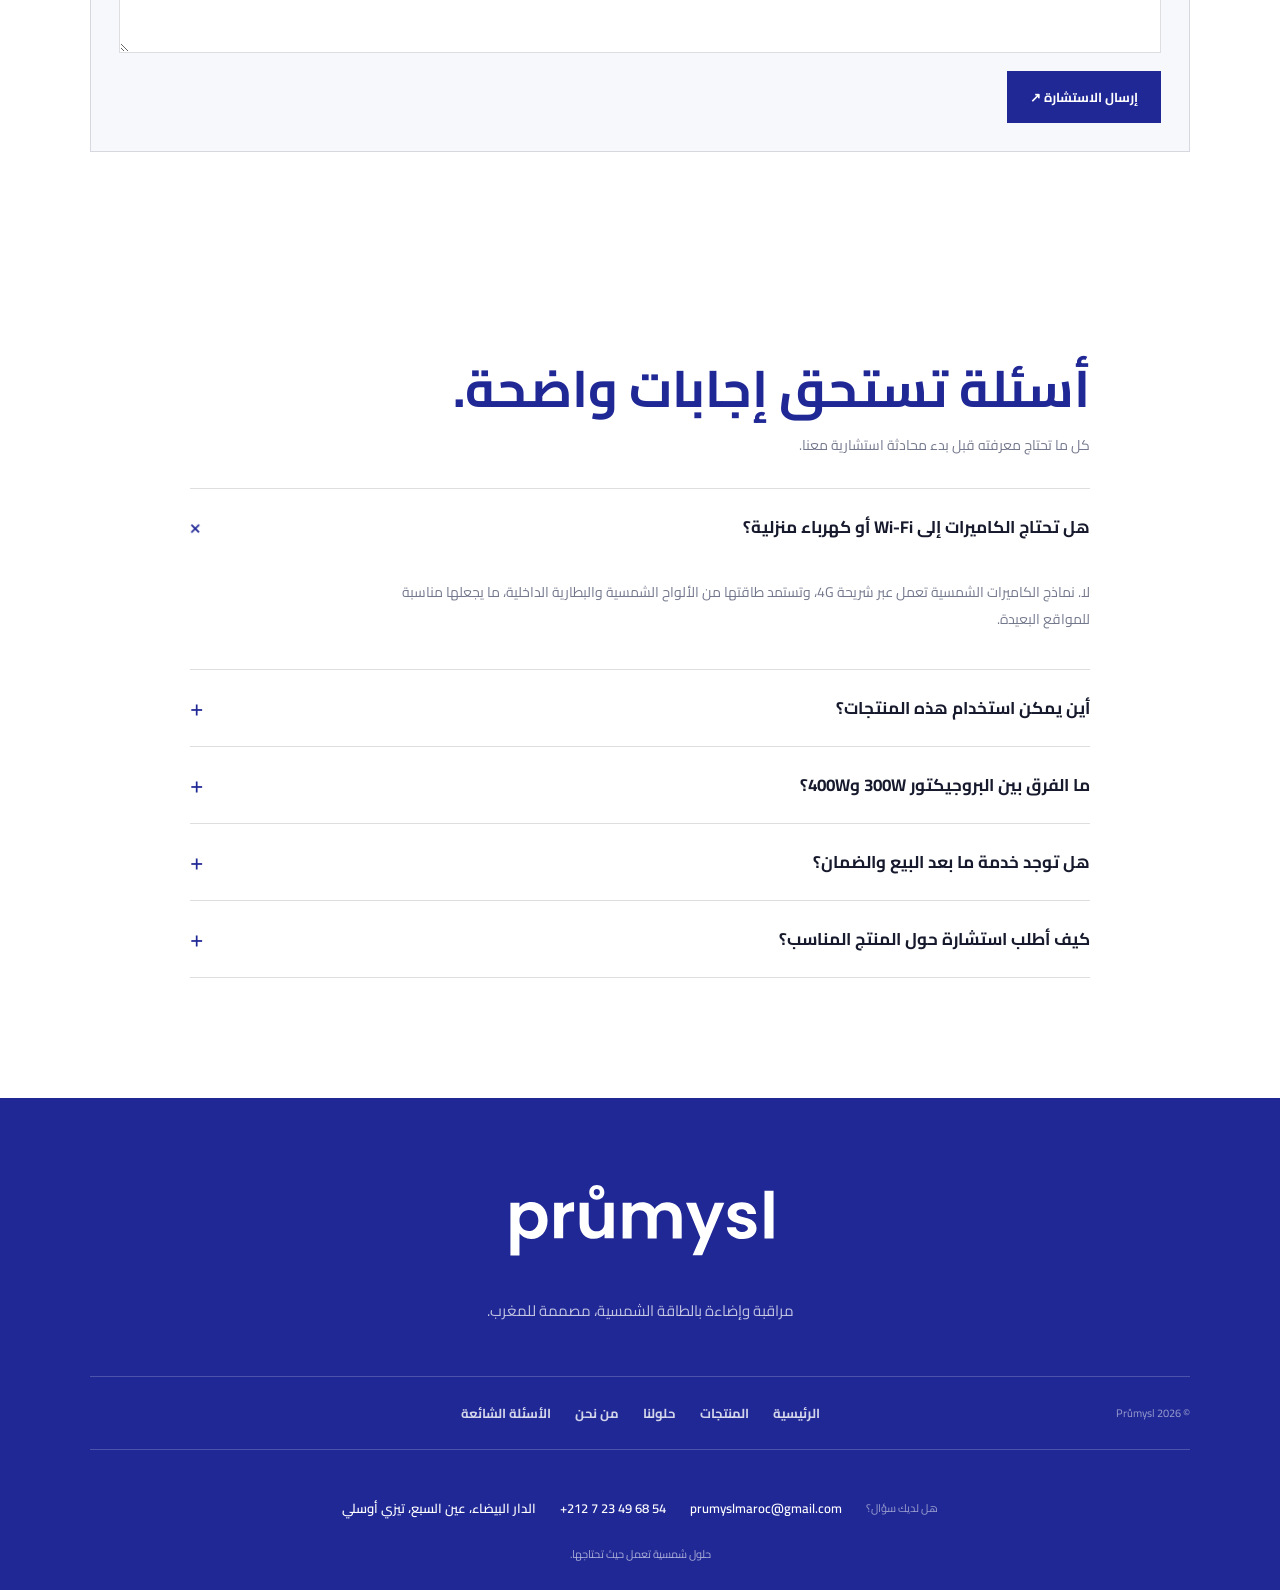
==== commit 2e15b68a: "Move language switch to sticky bottom-left control" ====
--- a/index.html
+++ b/index.html
@@ -51,11 +51,17 @@
       border-bottom: 1px solid var(--line);
     }
 
-    .brand {
+    .header-actions {
       justify-self: end;
       display: inline-flex;
       align-items: center;
+      gap: 14px;
       direction: ltr;
+    }
+
+    .brand {
+      display: inline-flex;
+      align-items: center;
     }
 
     .brand img {
@@ -980,6 +986,42 @@
     .footer-bottom {
       color: rgba(255, 255, 255, 0.62);
       font-size: 11px;
+    }
+
+    .lang-switch {
+      position: fixed;
+      left: 20px;
+      bottom: 20px;
+      z-index: 30;
+      display: inline-flex;
+      align-items: center;
+      gap: 4px;
+      padding: 6px 8px;
+      border: 1px solid var(--line);
+      border-radius: 999px;
+      background: rgba(255, 255, 255, 0.92);
+      backdrop-filter: blur(8px);
+      box-shadow: 0 8px 18px rgba(23, 26, 45, 0.08);
+      font-size: 12px;
+      font-weight: 700;
+      color: var(--muted);
+    }
+
+    .lang-switch a {
+      display: inline-flex;
+      align-items: center;
+      justify-content: center;
+      min-width: 34px;
+      min-height: 28px;
+      padding: 4px 7px;
+      border-radius: 999px;
+      color: var(--muted);
+      transition: background 180ms ease, color 180ms ease;
+    }
+
+    .lang-switch a.is-active {
+      background: var(--blue);
+      color: #fff;
     }
 
     .back-to-top {
@@ -1166,10 +1208,17 @@
       <span aria-hidden="true">↗</span>
     </a>
 
-    <a class="brand" href="#home" aria-label="Průmysl - الصفحة الرئيسية">
-      <img src="logo.svg" alt="Průmysl">
-    </a>
+    <div class="header-actions">
+      <a class="brand" href="#home" aria-label="Průmysl - الصفحة الرئيسية">
+        <img src="logo.svg" alt="Průmysl">
+      </a>
+    </div>
   </header>
+
+  <div class="lang-switch" aria-label="حدد اللغة">
+    <a class="is-active" href="index.html" aria-current="page">AR</a>
+    <a href="index-fr.html">FR</a>
+  </div>
 
   <main id="home" class="hero">
     <div class="hero-copy">
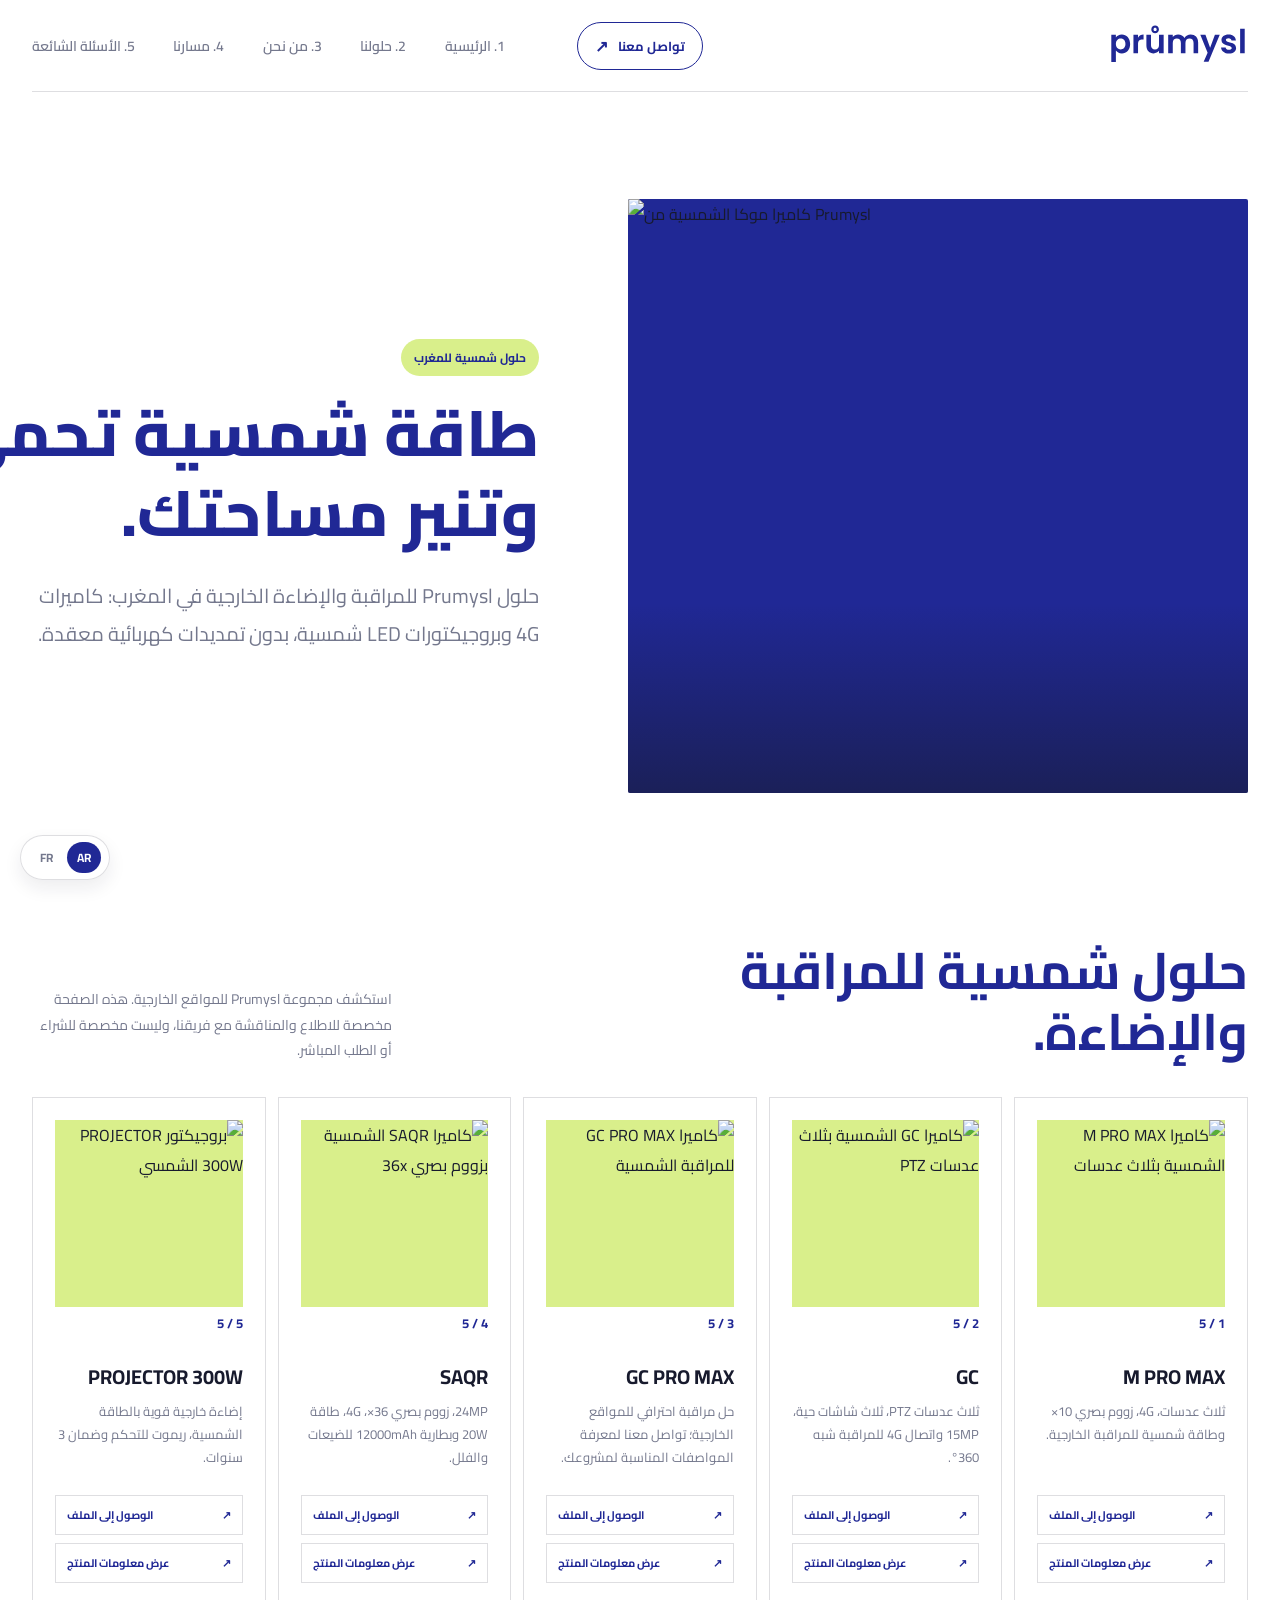
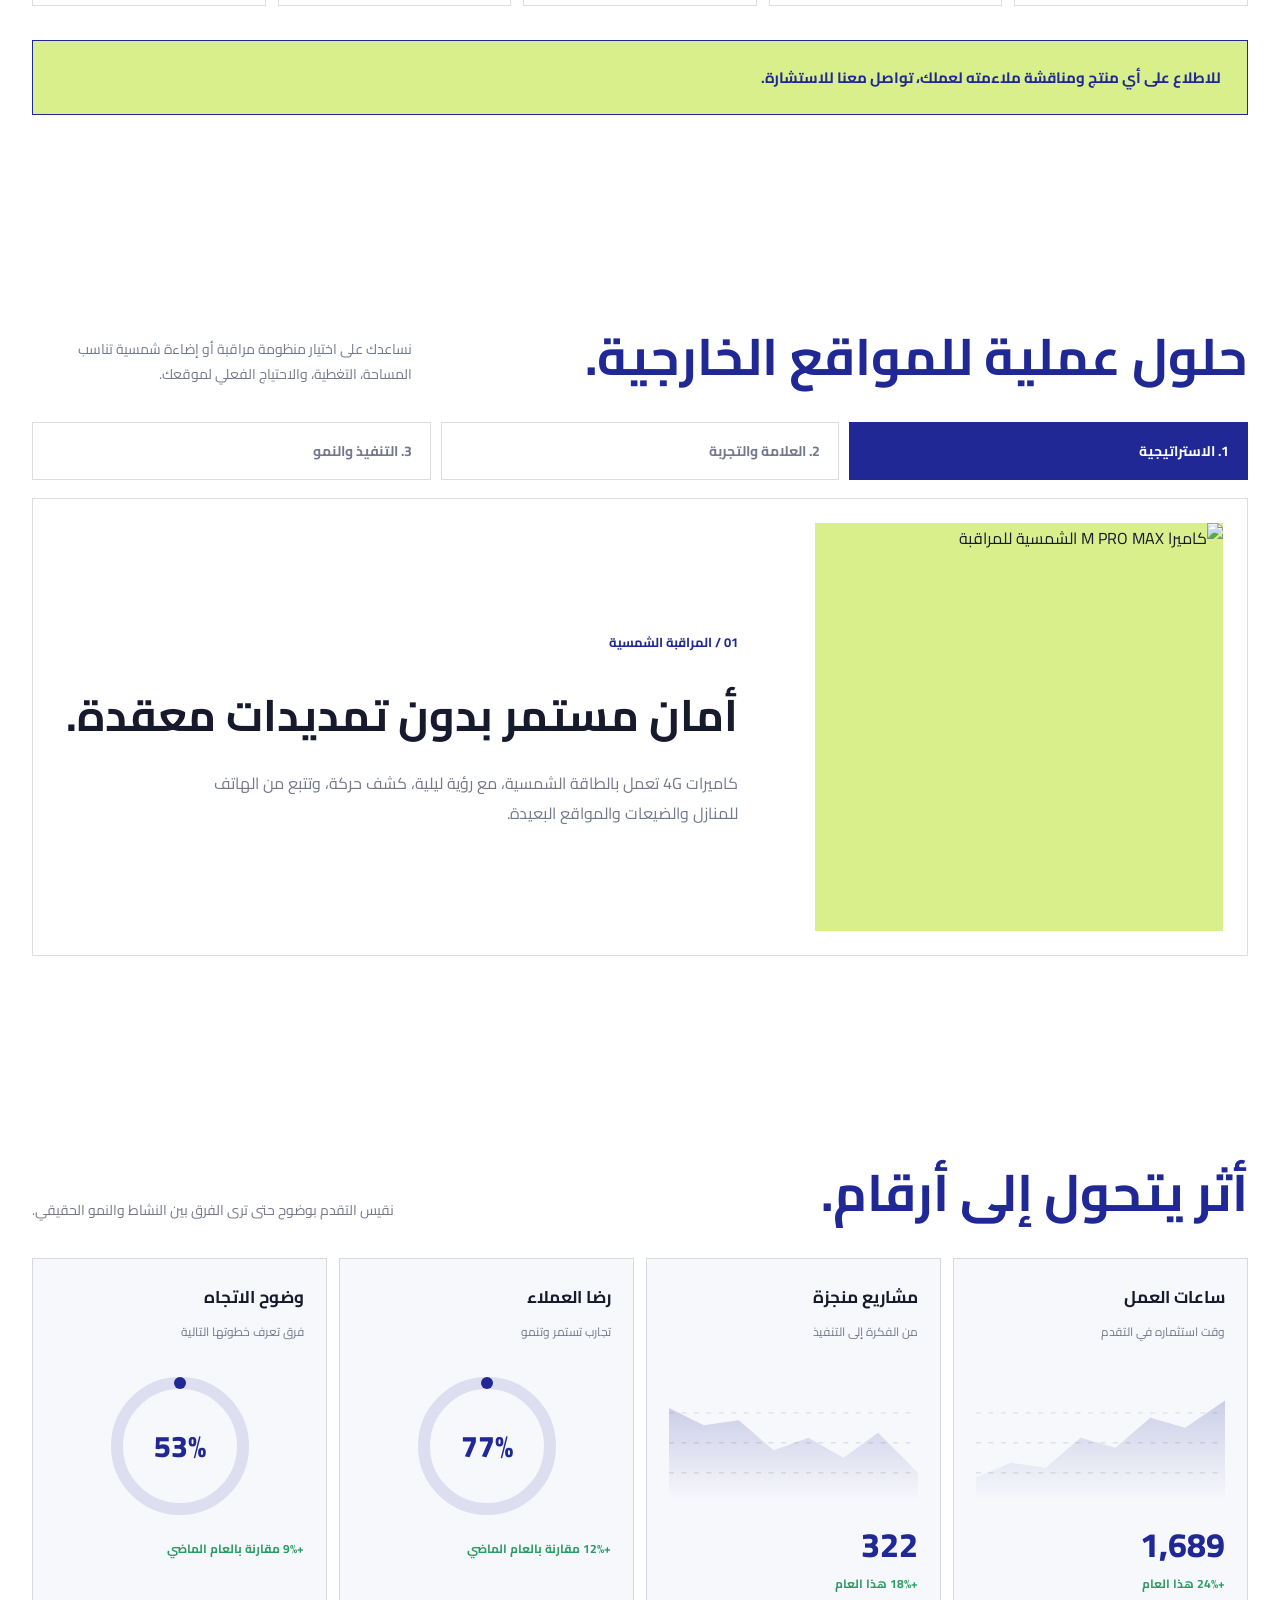
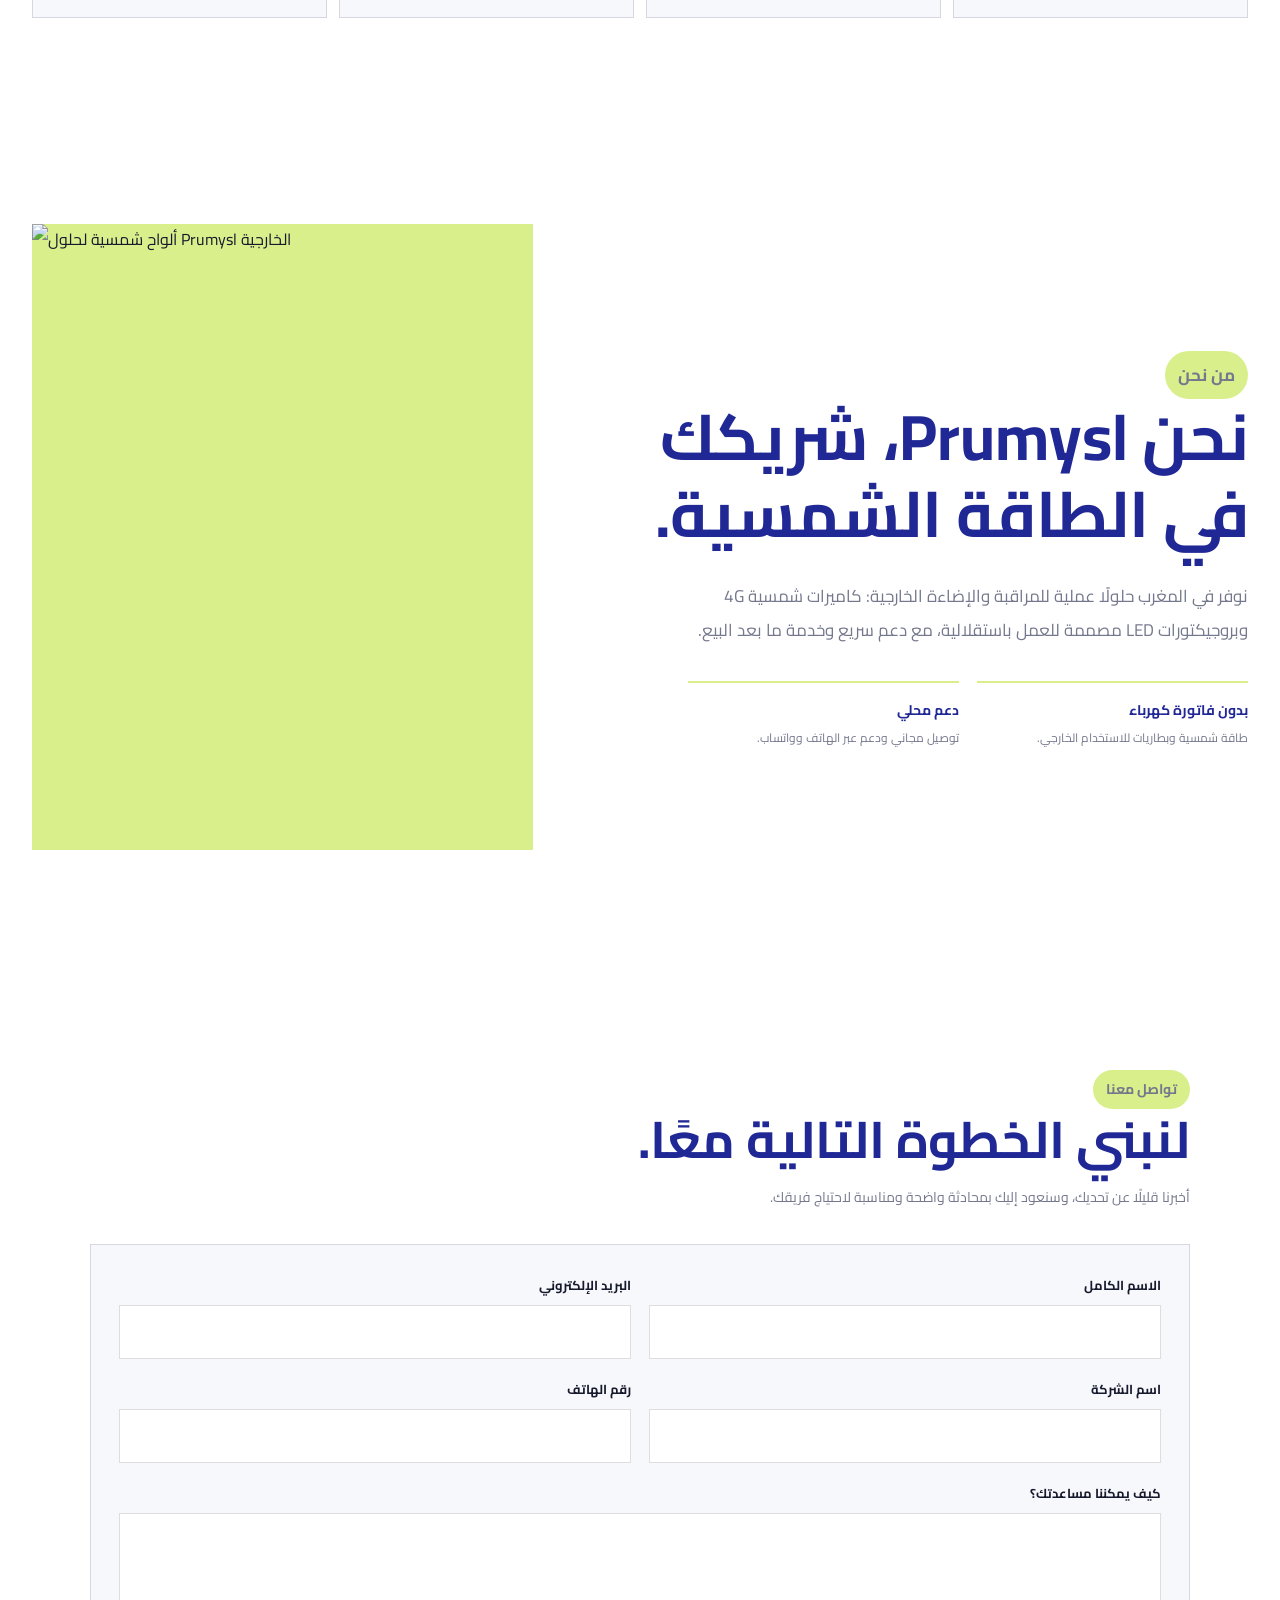
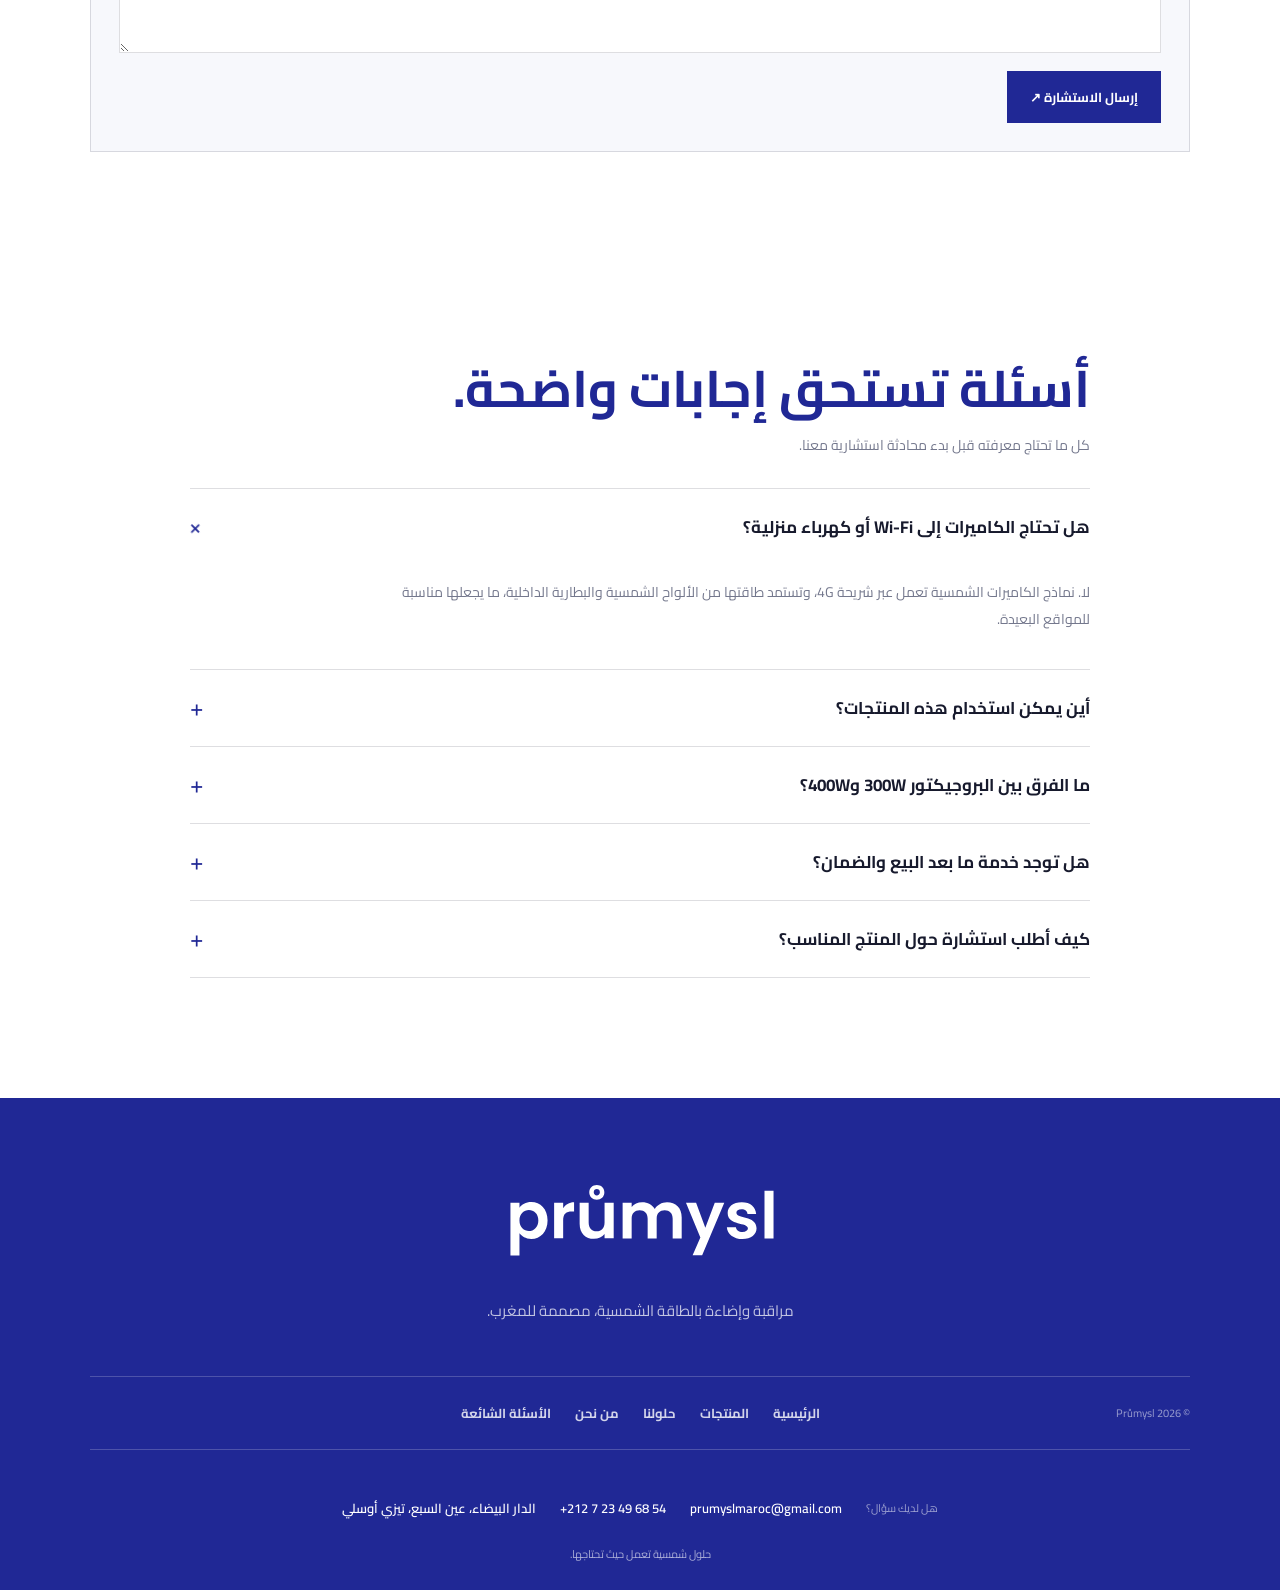
==== commit 6c739525: "Apply reveal animations to section titles" ====
--- a/index.html
+++ b/index.html
@@ -185,6 +185,16 @@
 
     .hero-title.is-visible .title-line:nth-child(2) {
       animation-delay: 180ms;
+    }
+
+    .reveal-title {
+      opacity: 0;
+      transform: translateY(70px) rotateX(-60deg);
+      transform-origin: 50% 50% -120px;
+    }
+
+    .reveal-title.is-visible {
+      animation: reveal-title-line 900ms cubic-bezier(0.22, 1, 0.36, 1) forwards;
     }
 
     @keyframes reveal-title-line {
@@ -1237,7 +1247,7 @@
 
   <section id="products" class="products" aria-labelledby="products-title">
     <div class="section-heading">
-      <h2 id="products-title">حلول شمسية للمراقبة والإضاءة.</h2>
+      <h2 id="products-title" class="reveal-title">حلول شمسية للمراقبة والإضاءة.</h2>
       <p>استكشف مجموعة Prumysl للمواقع الخارجية. هذه الصفحة مخصصة للاطلاع والمناقشة مع فريقنا، وليست مخصصة للشراء أو الطلب المباشر.</p>
     </div>
 
@@ -1323,7 +1333,7 @@
 
   <section id="solutions" class="solutions" aria-labelledby="solutions-title">
     <div class="solutions-header">
-      <h2 id="solutions-title">حلول عملية للمواقع الخارجية.</h2>
+      <h2 id="solutions-title" class="reveal-title">حلول عملية للمواقع الخارجية.</h2>
       <p>نساعدك على اختيار منظومة مراقبة أو إضاءة شمسية تناسب المساحة، التغطية، والاحتياج الفعلي لموقعك.</p>
     </div>
 
@@ -1369,7 +1379,7 @@
 
   <section id="insights" class="stats-section" aria-labelledby="stats-title">
     <div class="stats-heading">
-      <h2 id="stats-title">أثر يتحول إلى أرقام.</h2>
+      <h2 id="stats-title" class="reveal-title">أثر يتحول إلى أرقام.</h2>
       <p>نقيس التقدم بوضوح حتى ترى الفرق بين النشاط والنمو الحقيقي.</p>
     </div>
 
@@ -1439,7 +1449,7 @@
 
     <div class="about-copy">
       <p class="eyebrow">من نحن</p>
-      <h2 id="about-title">نحن Prumysl، شريكك في الطاقة الشمسية.</h2>
+      <h2 id="about-title" class="reveal-title">نحن Prumysl، شريكك في الطاقة الشمسية.</h2>
       <p>نوفر في المغرب حلولًا عملية للمراقبة والإضاءة الخارجية: كاميرات شمسية 4G وبروجيكتورات LED مصممة للعمل باستقلالية، مع دعم سريع وخدمة ما بعد البيع.</p>
 
       <div class="about-points">
@@ -1458,7 +1468,7 @@
   <section id="contact" class="contact-section" aria-labelledby="contact-title">
     <div class="contact-heading">
       <p class="eyebrow">تواصل معنا</p>
-      <h2 id="contact-title">لنبني الخطوة التالية معًا.</h2>
+      <h2 id="contact-title" class="reveal-title">لنبني الخطوة التالية معًا.</h2>
       <p>أخبرنا قليلًا عن تحديك، وسنعود إليك بمحادثة واضحة ومناسبة لاحتياج فريقك.</p>
     </div>
 
@@ -1494,7 +1504,7 @@
 
   <section id="faq" class="faq-section" aria-labelledby="faq-title">
     <div class="faq-heading">
-      <h2 id="faq-title">أسئلة تستحق إجابات واضحة.</h2>
+      <h2 id="faq-title" class="reveal-title">أسئلة تستحق إجابات واضحة.</h2>
       <p>كل ما تحتاج معرفته قبل بدء محادثة استشارية معنا.</p>
     </div>
 
@@ -1567,6 +1577,7 @@
 
     const heroTitle = document.querySelector('.hero-title');
     const heroSection = document.querySelector('.hero');
+    const revealTitles = Array.from(document.querySelectorAll('.reveal-title'));
 
     if ('IntersectionObserver' in window && heroTitle && heroSection) {
       const heroObserver = new IntersectionObserver((entries) => {
@@ -1578,6 +1589,21 @@
       heroObserver.observe(heroSection);
     } else if (heroTitle) {
       heroTitle.classList.add('is-visible');
+    }
+
+    if ('IntersectionObserver' in window && revealTitles.length) {
+      const revealObserver = new IntersectionObserver((entries) => {
+        entries.forEach((entry) => {
+          if (entry.isIntersecting) {
+            entry.target.classList.add('is-visible');
+            revealObserver.unobserve(entry.target);
+          }
+        });
+      }, { threshold: 0.25 });
+
+      revealTitles.forEach((title) => revealObserver.observe(title));
+    } else {
+      revealTitles.forEach((title) => title.classList.add('is-visible'));
     }
 
     const solutionTabs = Array.from(document.querySelectorAll('.solution-tab'));
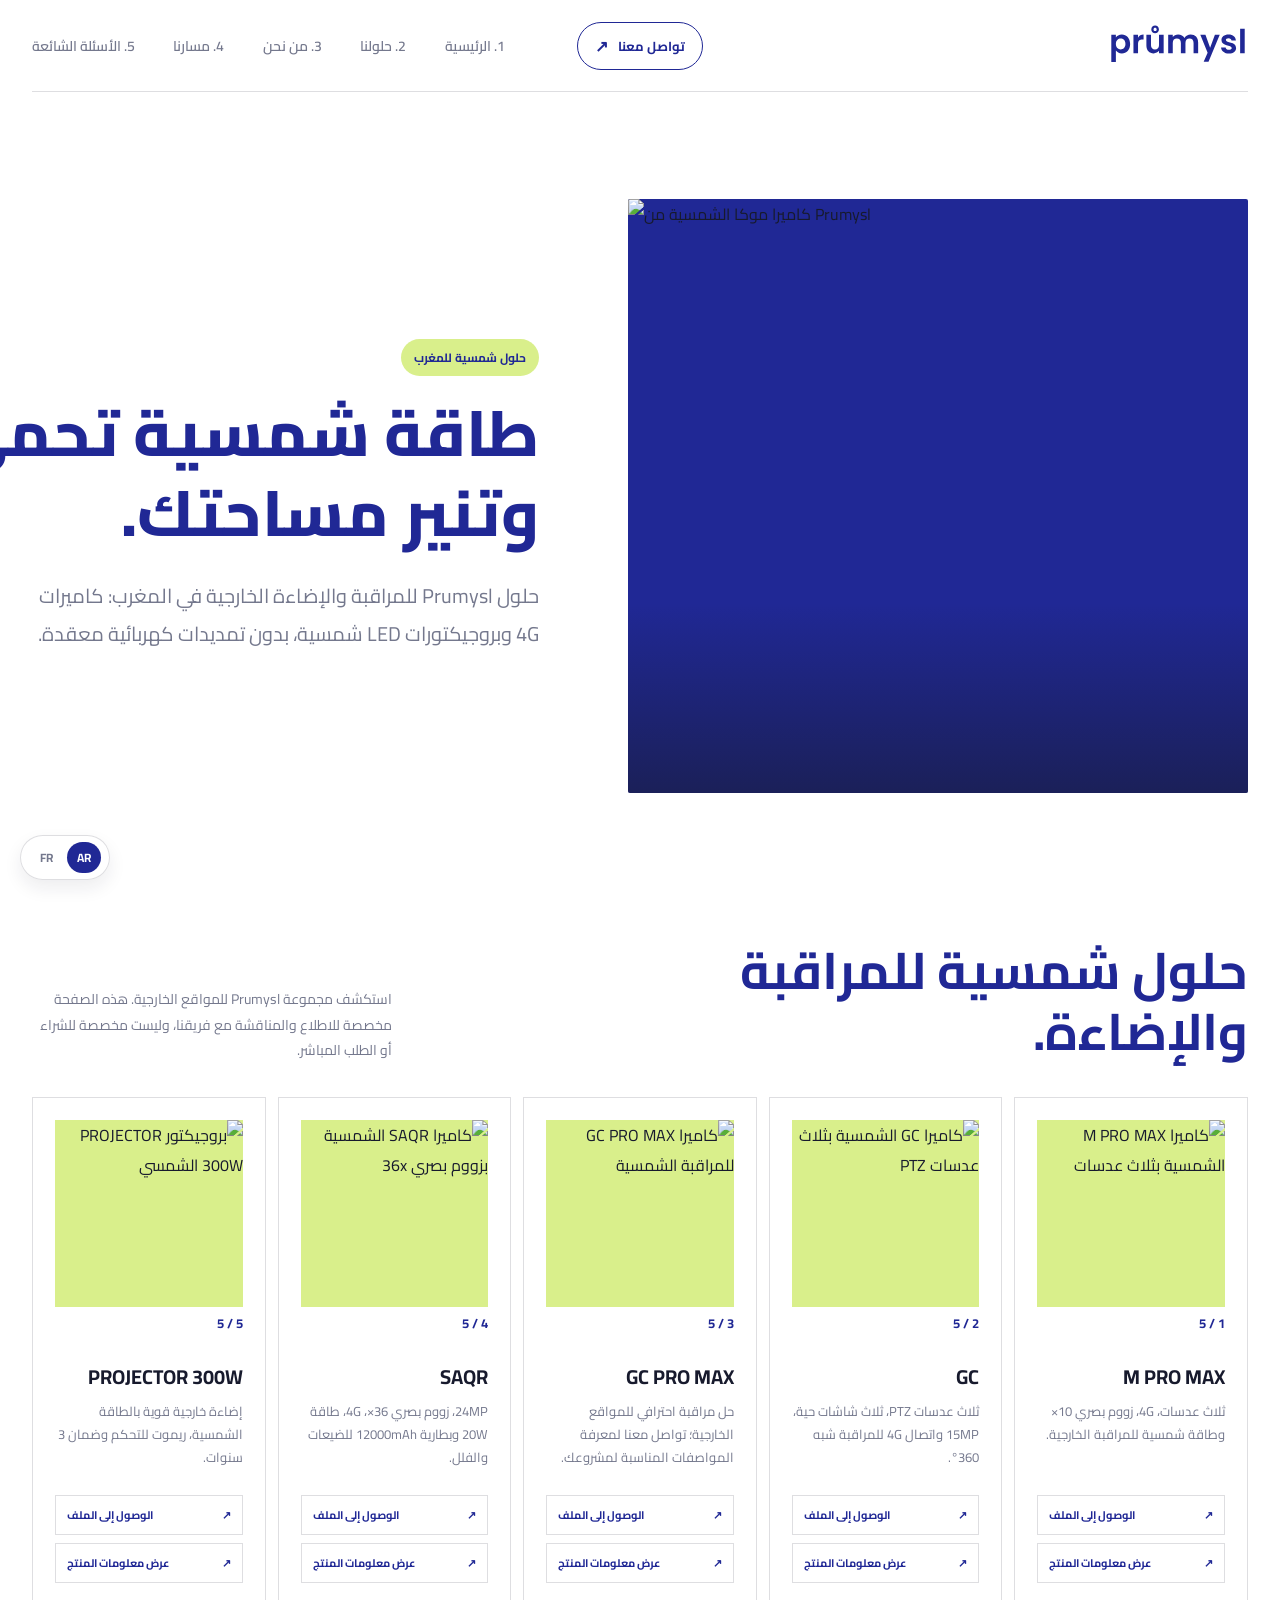
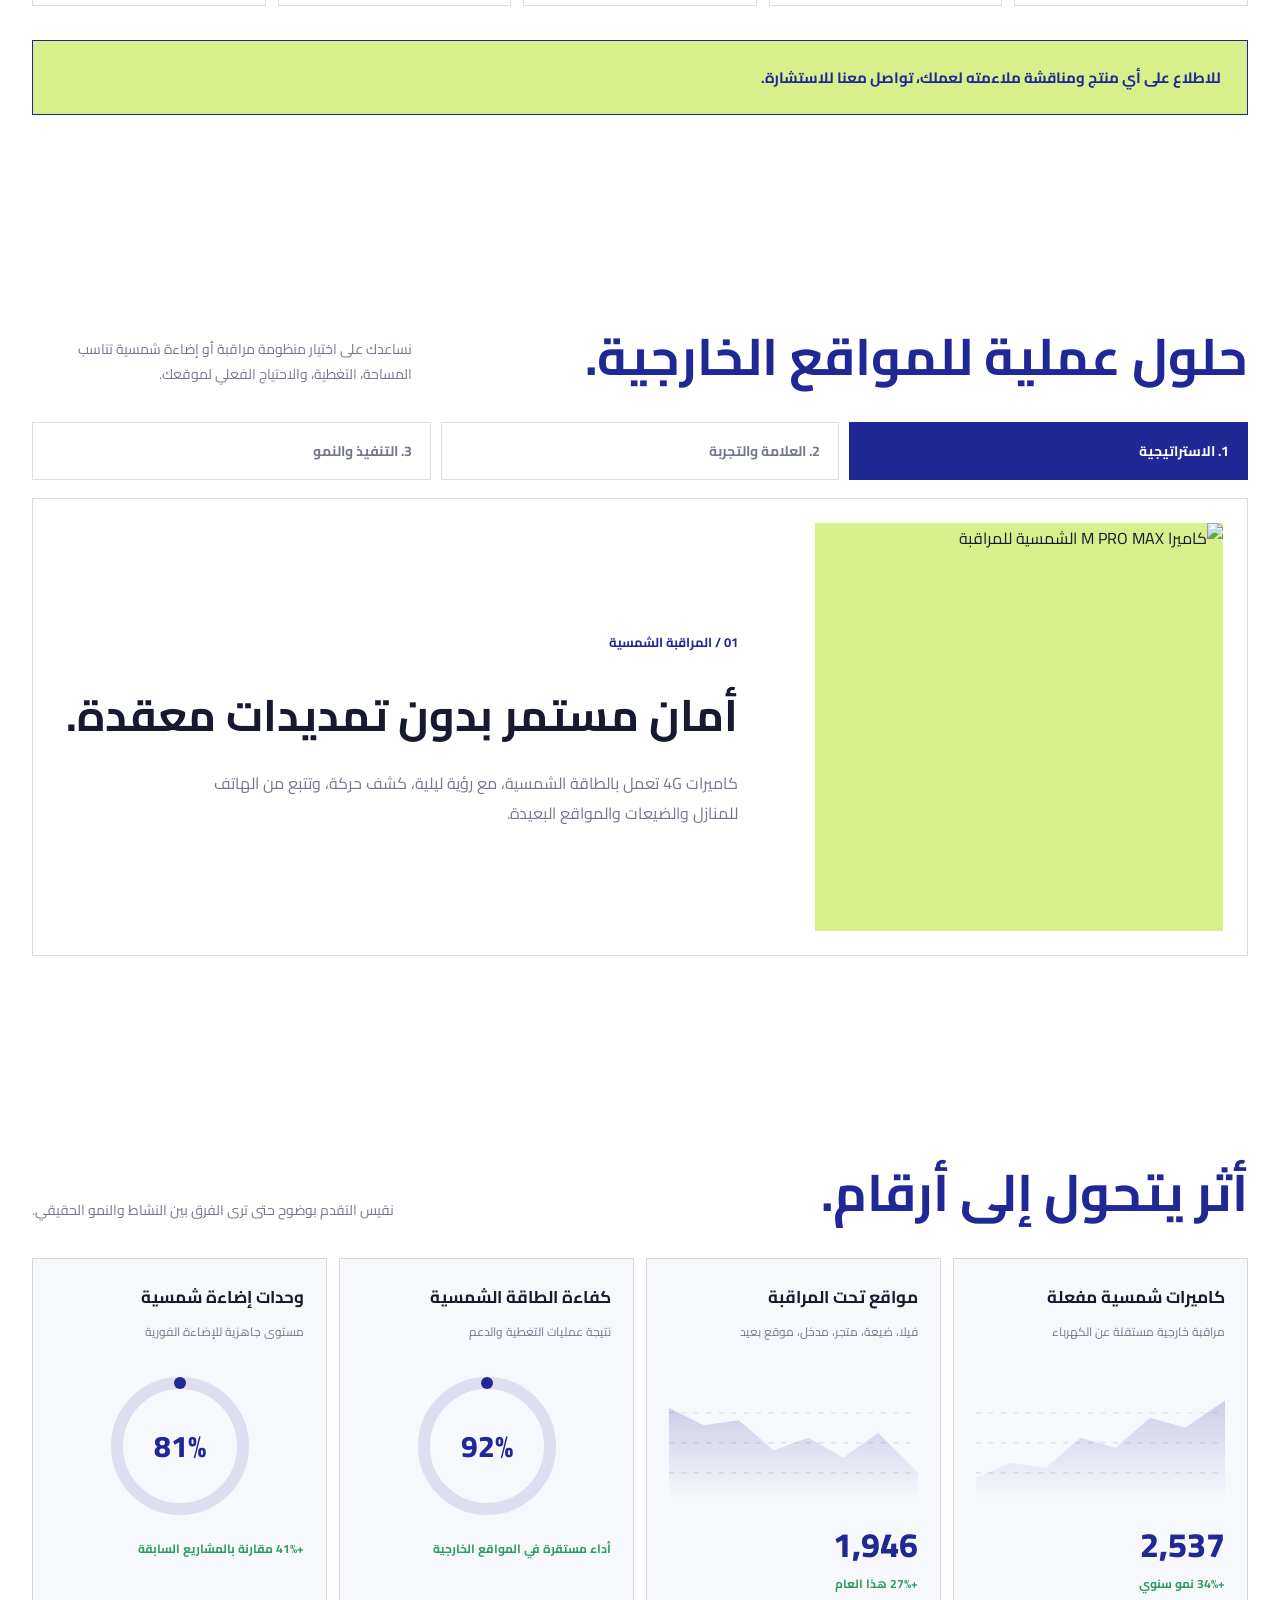
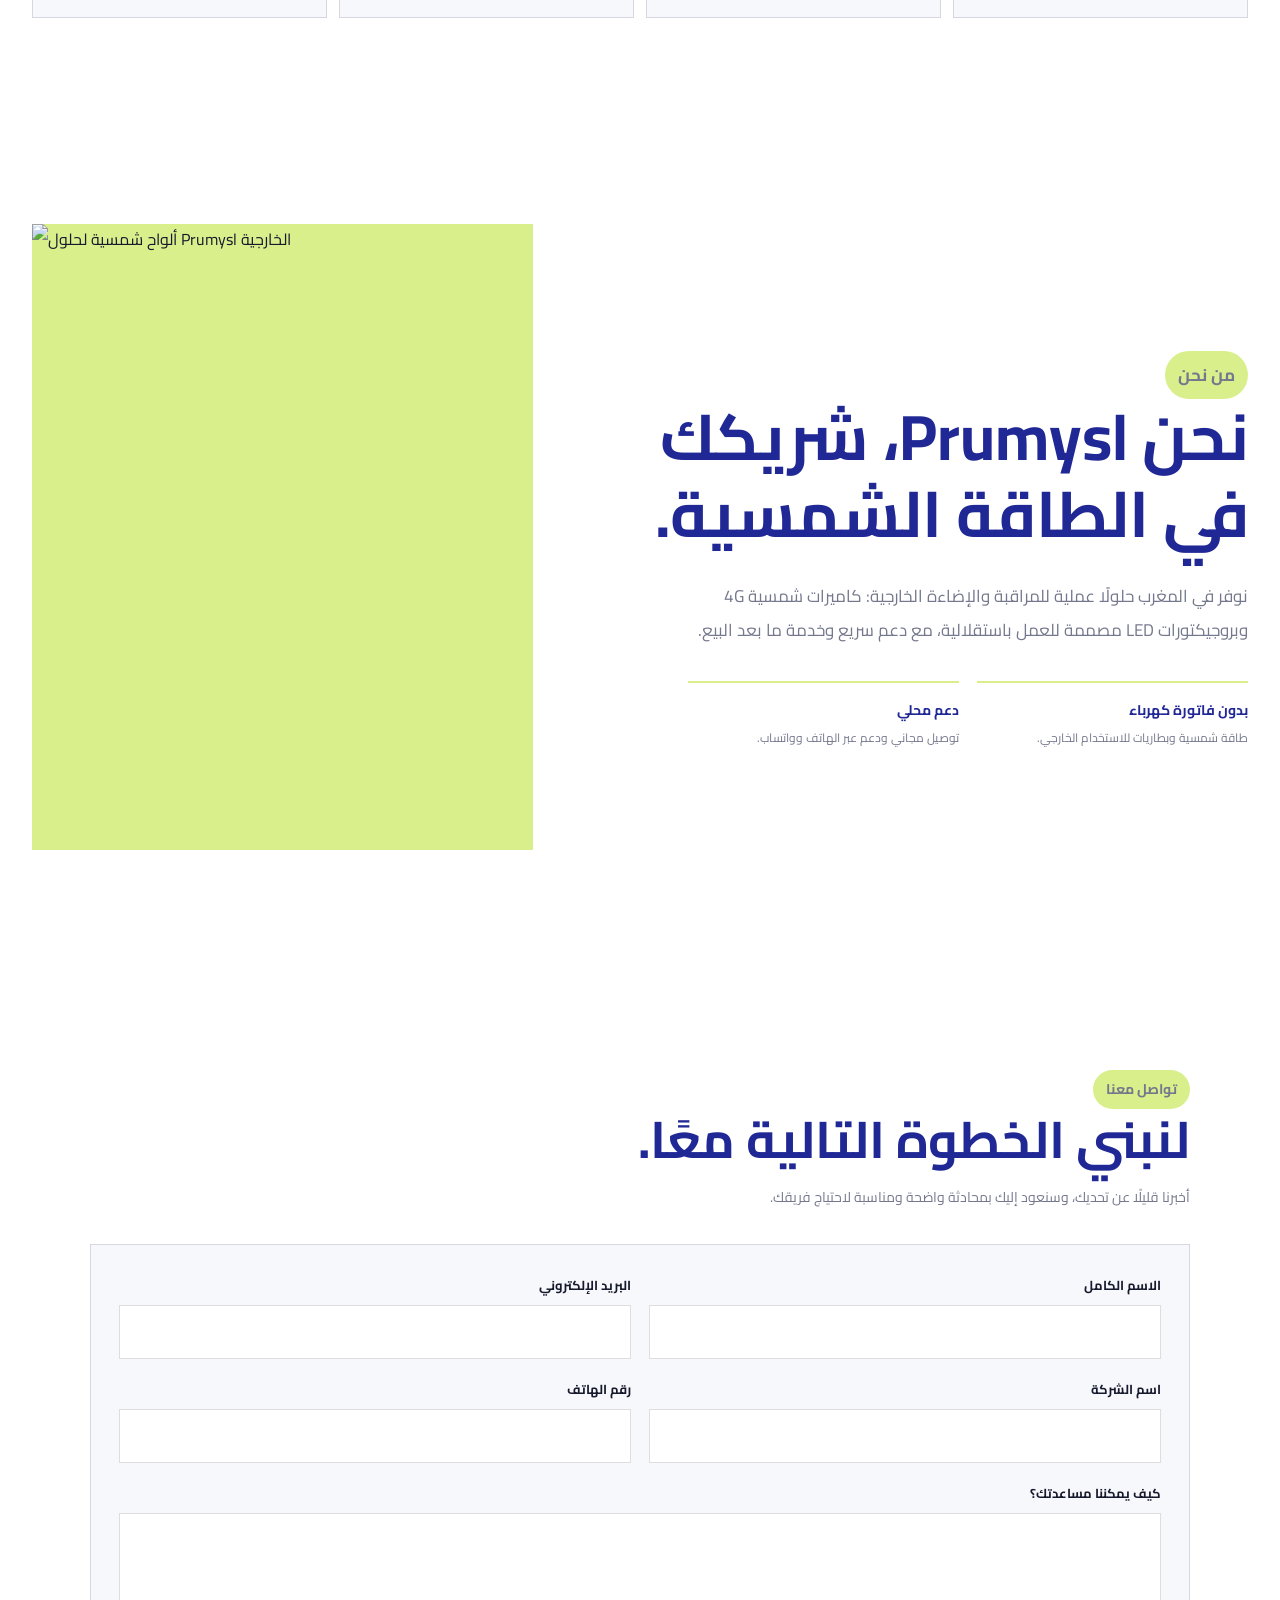
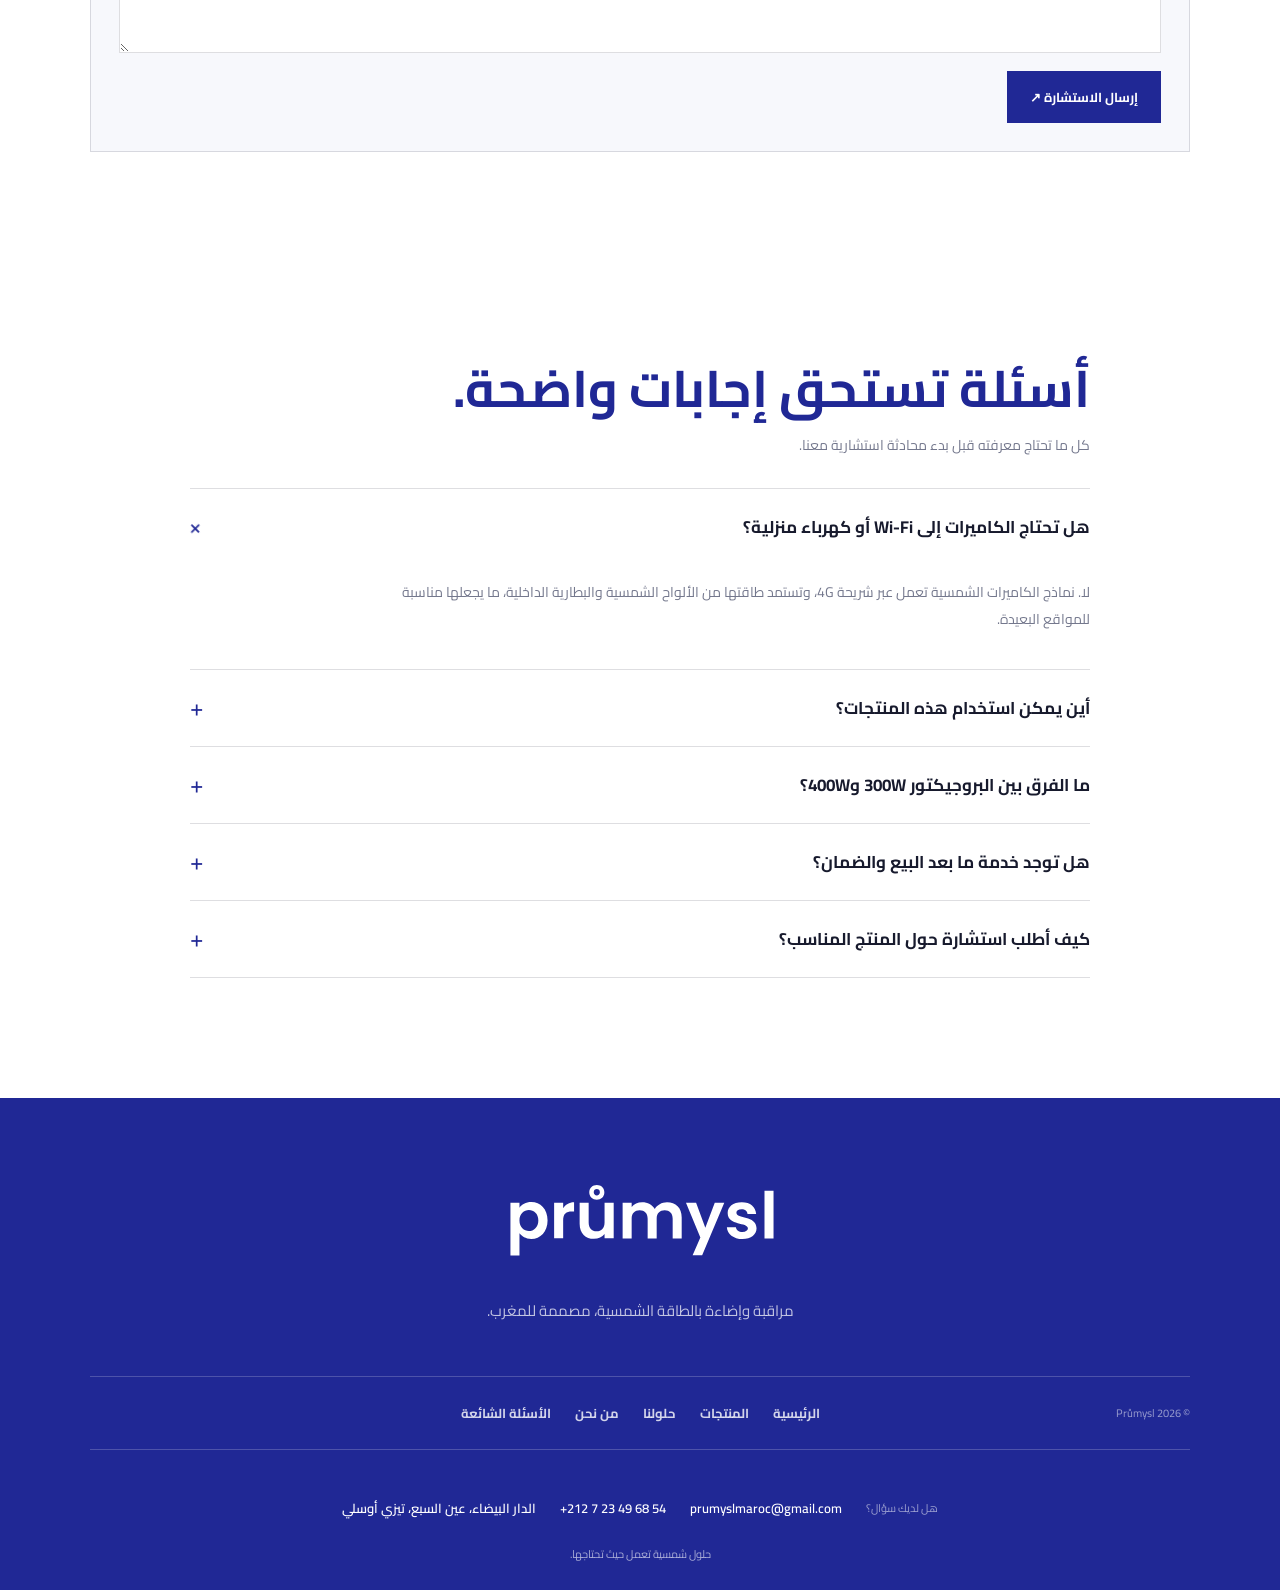
==== commit 90de76aa: "Update solar stats values" ====
--- a/index.html
+++ b/index.html
@@ -1385,9 +1385,9 @@
 
     <div class="stats-grid">
       <article class="stat-card">
-        <h3>ساعات العمل</h3>
-        <p class="stat-card-label">وقت استثماره في التقدم</p>
-        <svg class="line-chart" viewBox="0 0 100 45" role="img" aria-label="مخطط صاعد لساعات العمل">
+        <h3>كاميرات شمسية مفعلة</h3>
+        <p class="stat-card-label">مراقبة خارجية مستقلة عن الكهرباء</p>
+        <svg class="line-chart" viewBox="0 0 100 45" role="img" aria-label="مخطط صاعد لكاميرات شمسية مفعلة">
           <defs>
             <linearGradient id="stats-area" x1="0" y1="0" x2="0" y2="1">
               <stop offset="0" stop-color="#202895" stop-opacity="0.2"></stop>
@@ -1398,46 +1398,46 @@
           <path class="chart-area" d="M0 36 L14 30 L28 32 L42 20 L56 24 L70 12 L84 16 L100 5 V45 H0 Z"></path>
           <path class="chart-path" pathLength="1" d="M0 36 L14 30 L28 32 L42 20 L56 24 L70 12 L84 16 L100 5"></path>
         </svg>
-        <p class="stat-value">1,689</p>
-        <p class="stat-change">+24% هذا العام</p>
+        <p class="stat-value">2,537</p>
+        <p class="stat-change">+34% نمو سنوي</p>
       </article>
 
       <article class="stat-card">
-        <h3>مشاريع منجزة</h3>
-        <p class="stat-card-label">من الفكرة إلى التنفيذ</p>
-        <svg class="line-chart" viewBox="0 0 100 45" role="img" aria-label="مخطط صاعد للمشاريع المنجزة">
+        <h3>مواقع تحت المراقبة</h3>
+        <p class="stat-card-label">فيلا، ضيعة، متجر، مدخل، موقع بعيد</p>
+        <svg class="line-chart" viewBox="0 0 100 45" role="img" aria-label="مخطط صاعد لمواقع تحت المراقبة">
           <path class="chart-grid" d="M0 10H100 M0 22H100 M0 34H100"></path>
           <path class="chart-area" d="M0 8 L14 15 L28 13 L42 25 L56 20 L70 28 L84 18 L100 34 V45 H0 Z"></path>
           <path class="chart-path" pathLength="1" d="M0 8 L14 15 L28 13 L42 25 L56 20 L70 28 L84 18 L100 34"></path>
         </svg>
-        <p class="stat-value">322</p>
-        <p class="stat-change">+18% هذا العام</p>
+        <p class="stat-value">1,946</p>
+        <p class="stat-change">+27% هذا العام</p>
       </article>
 
       <article class="stat-card">
-        <h3>رضا العملاء</h3>
-        <p class="stat-card-label">تجارب تستمر وتنمو</p>
-        <div class="circle-chart" style="--progress: 77" role="img" aria-label="نسبة رضا العملاء 77 بالمئة">
+        <h3>كفاءة الطاقة الشمسية</h3>
+        <p class="stat-card-label">نتيجة عمليات التغطية والدعم</p>
+        <div class="circle-chart" style="--progress: 92" role="img" aria-label="نسبة كفاءة الطاقة الشمسية 92 بالمئة">
           <svg viewBox="0 0 100 100" aria-hidden="true">
             <circle class="circle-track" pathLength="100" cx="50" cy="50" r="42"></circle>
             <circle class="circle-progress" pathLength="100" cx="50" cy="50" r="42"></circle>
           </svg>
-          <span class="circle-value">77%</span>
+          <span class="circle-value">92%</span>
         </div>
-        <p class="stat-change">+12% مقارنة بالعام الماضي</p>
+        <p class="stat-change">أداء مستقرة في المواقع الخارجية</p>
       </article>
 
       <article class="stat-card">
-        <h3>وضوح الاتجاه</h3>
-        <p class="stat-card-label">فرق تعرف خطوتها التالية</p>
-        <div class="circle-chart" style="--progress: 53" role="img" aria-label="نسبة وضوح الاتجاه 53 بالمئة">
+        <h3>وحدات إضاءة شمسية</h3>
+        <p class="stat-card-label">مستوى جاهزية للإضاءة الفورية</p>
+        <div class="circle-chart" style="--progress: 81" role="img" aria-label="نسبة وحدات الإضاءة الشمسية 81 بالمئة">
           <svg viewBox="0 0 100 100" aria-hidden="true">
             <circle class="circle-track" pathLength="100" cx="50" cy="50" r="42"></circle>
             <circle class="circle-progress" pathLength="100" cx="50" cy="50" r="42"></circle>
           </svg>
-          <span class="circle-value">53%</span>
+          <span class="circle-value">81%</span>
         </div>
-        <p class="stat-change">+9% مقارنة بالعام الماضي</p>
+        <p class="stat-change">+41% مقارنة بالمشاريع السابقة</p>
       </article>
     </div>
   </section>
